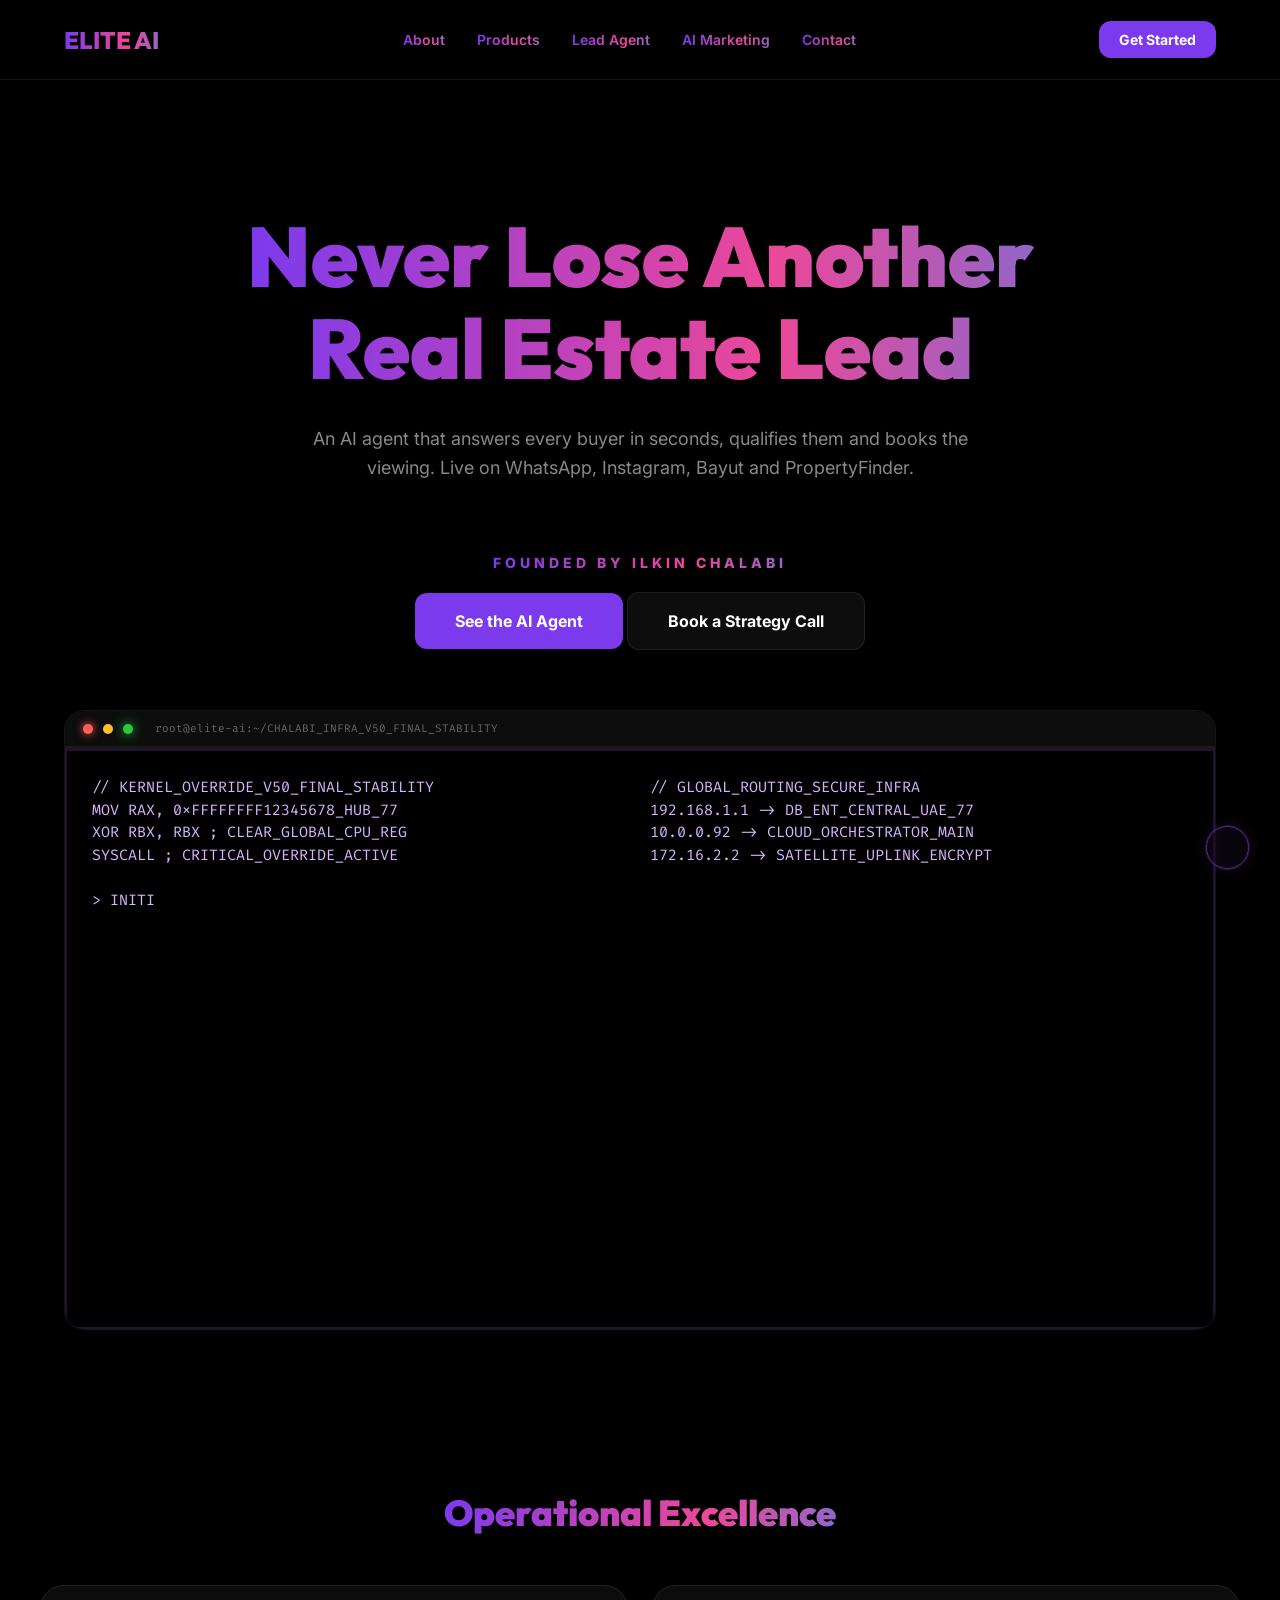
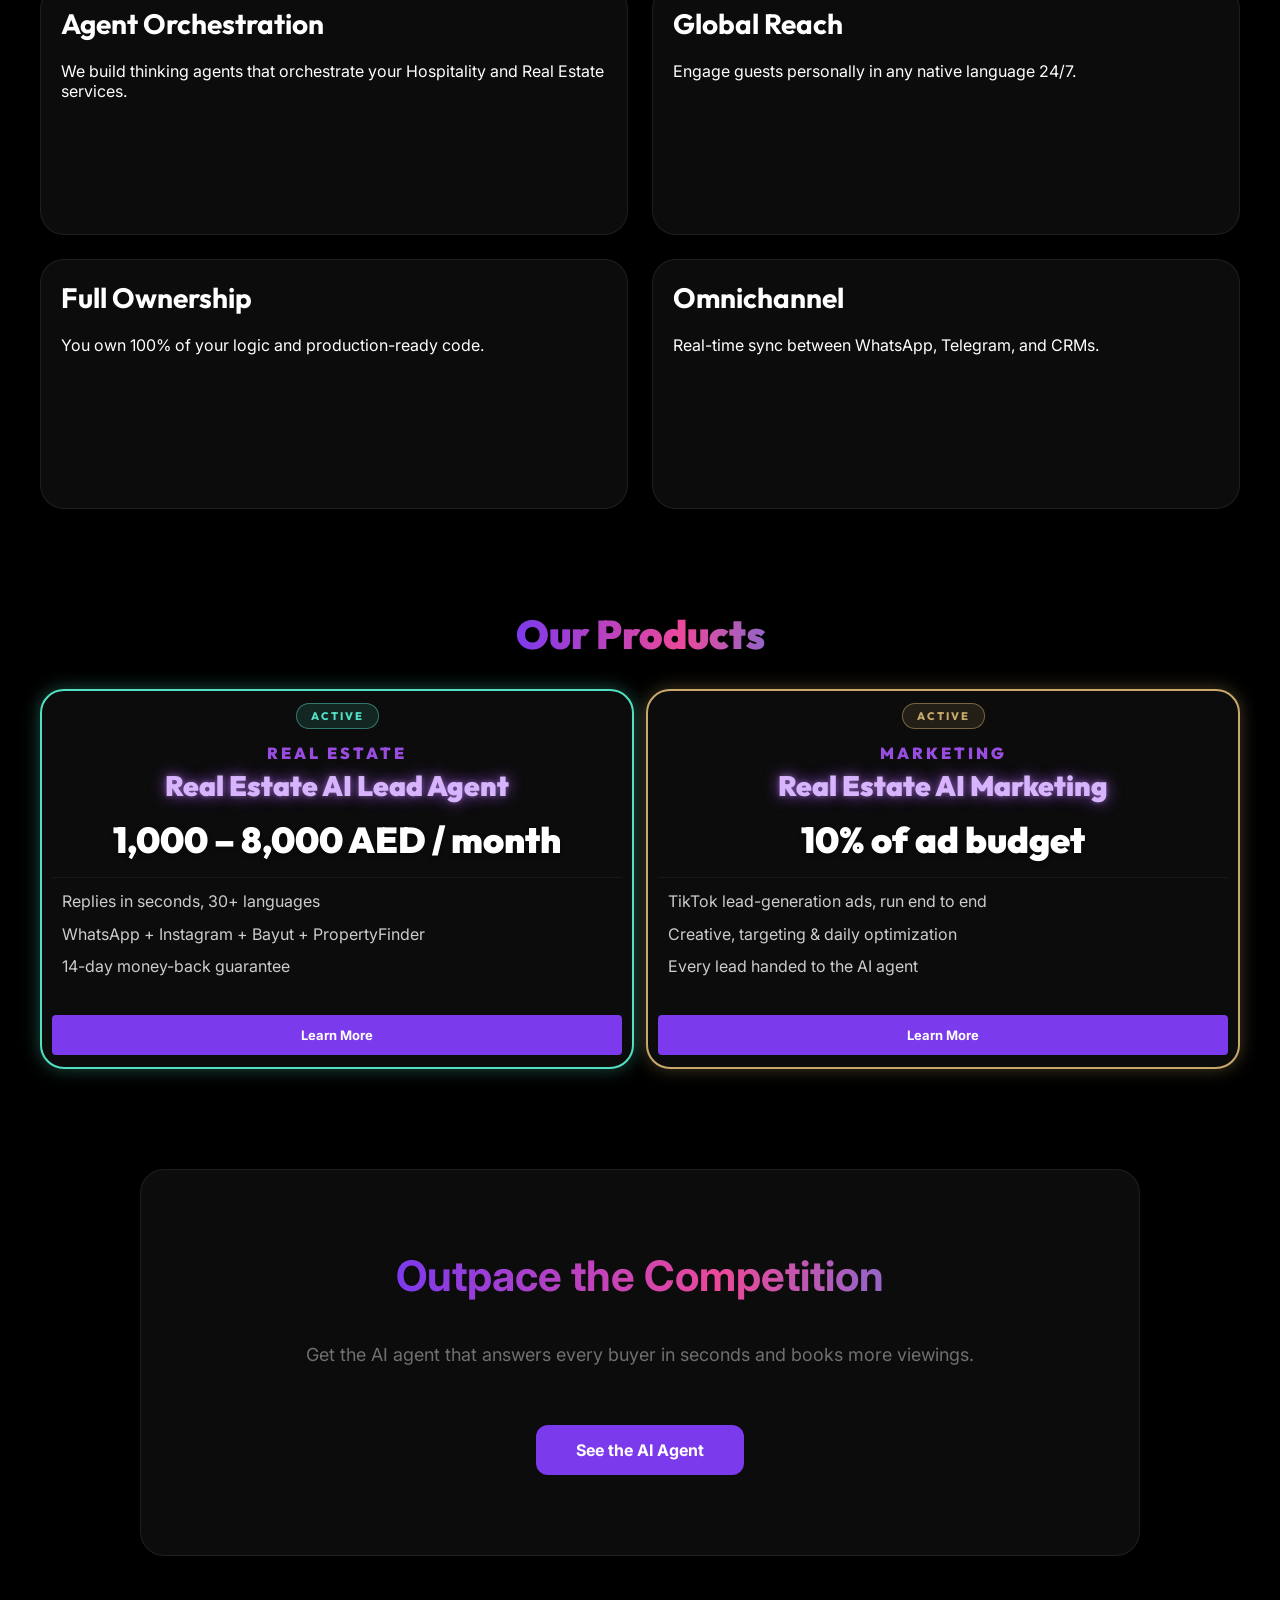
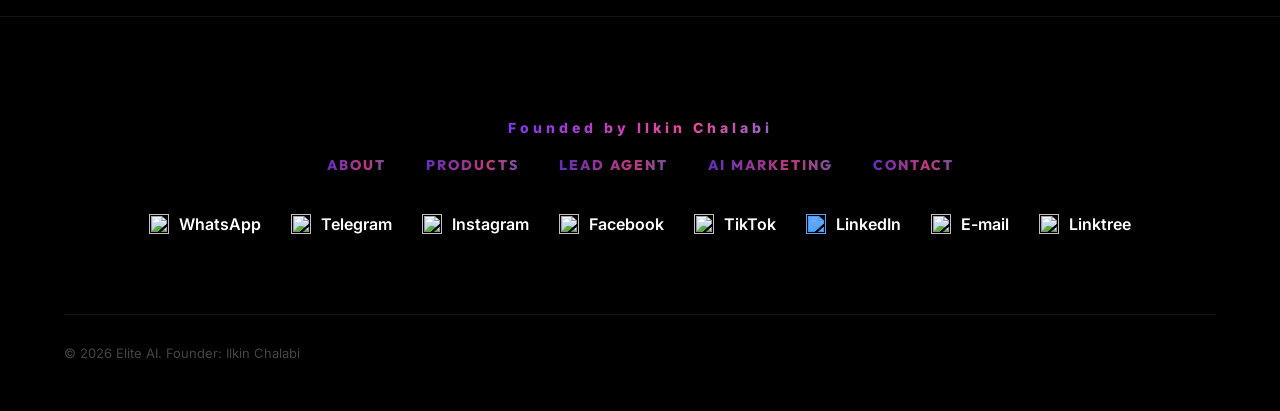
==== index.html @ cdc81ef3 "feat(site): navbar + footer linkleri, kartda tam qiymet araligi - Yuxari menuda ve footer-da Lead Ag" ====
<!DOCTYPE html>
<html lang="en" style="scroll-behavior: smooth;">

<head>
    <meta charset="UTF-8">
    <meta name="viewport" content="width=device-width, initial-scale=1.0">
    <meta name="reader-mode" content="false">
    <meta name="theme-color" content="#8b5cf6">
    <title>Elite AI | Intelligent Autonomous Automation</title>
    <!-- Google Fonts -->
    <link rel="preconnect" href="https://fonts.googleapis.com">
    <link rel="preconnect" href="https://fonts.gstatic.com" crossorigin>
    <link href="https://fonts.googleapis.com/css2?family=Inter:wght@400;600&family=Outfit:wght@800;900&family=Fira+Code:wght@500;600&display=swap" rel="stylesheet">
    <link rel="stylesheet" href="./premium.css?v=500">
    <script src="https://unpkg.com/lucide@latest"></script>
    <style>
        /* Massive Dual-Column Terminal Styles */
        .terminal-header {
            background: #0d0d0d; padding: 10px 18px; border-radius: 12px 12px 0 0;
            display: flex; align-items: center; gap: 10px; border-bottom: 3px solid #1a1a1a;
        }
        .t-dot { width: 10px; height: 10px; border-radius: 50%; }
        .t-red { background: #ff5f56; box-shadow: 0 0 8px #ff5f56; }
        .t-yellow { background: #ffbd2e; }
        .t-green { background: #27c93f; box-shadow: 0 0 12px #27c93f; animation: pulse 1s infinite; }

        #cyber-terminal {
            display: grid; grid-template-columns: 1fr 1fr; gap: 20px; padding: 25px;
            font-family: 'Fira Code', monospace; font-size: 15px; line-height: 1.5; color: #d8b4fe;
            background: #000 !important; min-height: 580px !important; border-radius: 0 0 12px 12px;
            border: 2px solid rgba(168, 85, 247, 0.2); overflow: hidden !important;
        }
        .terminal-col { overflow: hidden !important; white-space: pre-wrap !important; height: 100% !important; font-size: 15px !important; }      @keyframes pulse { 0% { opacity: 1; } 50% { opacity: 0.4; } 100% { opacity: 1; } }

        /* Audio Control Styles */
        #audio-controls {
            position: fixed; bottom: 30px; right: 30px; z-index: 9999;
            width: 45px; height: 45px; border-radius: 50%;
            background: rgba(168, 85, 247, 0.1); border: 1px solid rgba(168, 85, 247, 0.4);
            display: flex; align-items: center; justify-content: center;
            cursor: pointer; transition: all 0.3s ease;
            backdrop-filter: blur(5px);
            box-shadow: 0 0 15px rgba(168, 85, 247, 0.2);
        }
        #audio-controls:hover {
            transform: scale(1.1); background: rgba(168, 85, 247, 0.3);
            box-shadow: 0 0 20px rgba(168, 85, 247, 0.5);
        }
        .audio-pulse {
            position: absolute; width: 100%; height: 100%;
            border-radius: 50%; border: 1px solid #a855f7;
            animation: audioPulse 2s infinite; pointer-events: none;
        }
        @keyframes audioPulse {
            0% { transform: scale(1); opacity: 0.8; }
            100% { transform: scale(1.5); opacity: 0; }
        }

        /* Pricing - V35 Premium Sync */
        .pricing-grid {
            display: grid !important; grid-template-columns: repeat(2, 1fr) !important;
            gap: 12px !important; margin-top: 30px;
        }
        .pricing-card {
            padding: 12px 10px !important; min-height: 380px !important;
            display: flex; flex-direction: column; justify-content: space-between;
        }
        .card-title-group { text-align: center; margin-bottom: 10px; }
        
        .p-tag { 
            display: block; font-size: 16px !important; letter-spacing: 3px !important; 
            color: #a855f7; margin-bottom: 8px; text-transform: uppercase; font-weight: 900; 
            font-family: 'Outfit', sans-serif;
            opacity: 0.9;
        }
        
        /* Larger Product Names V36 */
        .p-name { 
            display: block; font-size: 28px !important; font-weight: 900; 
            color: #d8b4fe !important; 
            text-shadow: 0 0 15px rgba(168, 85, 247, 0.8), 0 0 5px rgba(255, 255, 255, 0.3);
            line-height: 1.1; font-family: 'Outfit'; 
            margin-bottom: 5px;
        }

        .p-price-display { 
            font-size: 36px !important; 
            color: #fff !important; 
            font-weight: 900 !important; 
            text-align: center !important; 
            margin: 15px 0 !important;
            font-family: 'Outfit';
            text-shadow: 0 2px 4px rgba(0,0,0,0.5);
        }
        
        .pricing-features {
            list-style: none; padding: 0; margin: 10px 0; text-align: left;
            font-size: 16px; color: #ccc; border-top: 1px solid rgba(255,255,255,0.05); padding-top: 12px;
        }
        .pricing-features li { margin-bottom: 10px; display: flex; align-items: flex-start; gap: 10px; line-height: 1.4; }
        .pricing-features li i { color: #a855f7; font-size: 18px; flex-shrink: 0; margin-top: 3px; }
        
        .btn-order { font-size: 13px !important; padding: 12px !important; border-radius: 4px; font-weight: 700; }

        .cta-box {
            display: flex;
            flex-direction: column !important;
            align-items: center;
            gap: 25px;
            padding: 80px 40px !important;
            text-align: center;
        }

        @media (max-width: 1024px) { .pricing-grid { grid-template-columns: 1fr 1fr !important; } }
        @media (max-width: 768px) { .pricing-grid { grid-template-columns: 1fr !important; } }

        .footer-links {
            display: flex;
            justify-content: center;
            gap: 40px;
            margin-bottom: 30px;
            flex-wrap: wrap;
        }
        .footer-links a {
            text-decoration: none;
            font-family: 'Outfit', sans-serif;
            font-size: 14px;
            font-weight: 800;
            text-transform: uppercase;
            letter-spacing: 2px;
            transition: 0.3s;
            opacity: 0.8;
        }
        .footer-links a:not(.led-text) {
            color: #fff;
        }
        .footer-links a:hover { color: #a855f7; text-shadow: 0 0 10px #a855f7; opacity: 1; }
    </style>
</head>

<body id="top">

    <div id="star-field"></div>

    <nav class="navbar">
        <div class="container nav-container">
            <a href="#top" class="logo led-text">ELITE AI</a>
            <div class="nav-menu">
                <a href="#top" class="led-text">About</a>
                <a href="#pricing-target" class="led-text">Products</a>
                <a href="./lead-agent/" class="led-text">Lead Agent</a>
                <a href="./ai-marketing/" class="led-text">AI Marketing</a>
                <a href="#contact" class="led-text">Contact</a>
            </div>
            <a href="https://wa.me/971582339884?text=Hello%20Ilkin!%20I%20am%20interested%20in%20Elite%20AI%20services.%20Can%20we%20discuss%20my%20project%3F" target="_blank" class="btn btn-primary" style="padding: 10px 20px; font-size: 14px;">Get Started</a>
        </div>
    </nav>

    <main>
        <section class="hero">
            <div class="container">
                <h1 class="hero-title led-text" style="padding-top: 50px;">Never Lose Another <br>Real Estate Lead</h1>
                <p class="hero-subtitle">An AI agent that answers every buyer in seconds, qualifies them and books the viewing. Live on WhatsApp, Instagram, Bayut and PropertyFinder.</p>
                <div style="padding: 20px 0; text-align: center;">
                    <p class="led-text" style="font-weight: 800; font-size: 14px; letter-spacing: 4px; text-transform: uppercase;">Founded by Ilkin Chalabi</p>
                </div>
                <div class="hero-buttons">
                    <a href="./lead-agent/" class="btn btn-primary shine-effect">See the AI Agent</a>
                    <a href="tel:+971582339884" class="btn btn-secondary">Book a Strategy Call</a>
                </div>
                <!-- TERMINAL HUB -->
                <div class="hero-console-wrapper" style="margin-top: 60px; max-width: 1200px; margin-left: auto; margin-right: auto;">
                    <div class="hero-console">
                        <div class="terminal-header">
                            <div class="t-dot t-red"></div><div class="t-dot t-yellow"></div><div class="t-dot t-green"></div>
                             <span style="color: #666; font-size: 11px; font-family: 'Fira Code'; margin-left: 12px;">root@elite-ai:~/CHALABI_INFRA_V50_FINAL_STABILITY</span>
                        </div>
                        <div id="cyber-terminal">
                            <div id="col-L" class="terminal-col" aria-hidden="true"></div>
                            <div id="col-R" class="terminal-col" aria-hidden="true"></div>
                        </div>
                    </div>
                </div>
            </div>
        </section>

        <!-- BENTO FEATURES -->
        <section class="container" style="padding: 60px 0;">
            <div style="text-align: center; margin-bottom: 30px;">
                <h2 class="led-text" style="font-size: 36px; font-family: 'Outfit'; font-weight: 900;">Operational Excellence</h2>
            </div>
            <div class="bento-grid" style="display: grid; grid-template-columns: repeat(2, 1fr); gap: 12px;">
                <div class="bento-card" style="padding: 20px;"><h3>Agent Orchestration</h3><p>We build thinking agents that orchestrate your Hospitality and Real Estate services.</p></div>
                <div class="bento-card" style="padding: 20px;"><h3>Global Reach</h3><p>Engage guests personally in any native language 24/7.</p></div>
                <div class="bento-card" style="padding: 20px;"><h3>Full Ownership</h3><p>You own 100% of your logic and production-ready code.</p></div>
                <div class="bento-card" style="padding: 20px;"><h3>Omnichannel</h3><p>Real-time sync between WhatsApp, Telegram, and CRMs.</p></div>
            </div>
        </section>

        <!-- PRICING - PREMIUM SYNC V35 -->
        <section id="pricing-target" class="container" style="padding: 40px 0;">
            <div style="text-align: center; margin-bottom: 30px;">
                <h2 class="led-text" style="font-size: 40px; font-family: 'Outfit'; font-weight: 900;">Our Products</h2>
            </div>
            
            <div class="pricing-grid">
                <!-- REAL ESTATE AI LEAD AGENT (NEW) -->
                <div class="pricing-card" style="border: 2px solid #52E0C4; box-shadow: 0 0 18px rgba(82,224,196,0.35); cursor:pointer;" onclick="location.href='./lead-agent/'">
                    <div>
                        <div style="display:inline-block;background:rgba(82,224,196,0.12);color:#52E0C4;border:1px solid rgba(82,224,196,0.45);font-family:'Outfit',sans-serif;font-weight:800;font-size:11px;letter-spacing:2px;text-transform:uppercase;padding:5px 14px;border-radius:20px;margin-bottom:14px;">Active</div>
                        <div class="card-title-group">
                            <span class="p-tag">REAL ESTATE</span>
                            <span class="p-name">Real Estate AI Lead Agent</span>
                        </div>
                        <div class="p-price-display">1,000 – 8,000 AED / month</div>
                        <ul class="pricing-features">
                            <li><i data-lucide="check-circle-2"></i> Replies in seconds, 30+ languages</li>
                            <li><i data-lucide="check-circle-2"></i> WhatsApp + Instagram + Bayut + PropertyFinder</li>
                            <li><i data-lucide="check-circle-2"></i> 14-day money-back guarantee</li>
                        </ul>
                    </div>
                    <a href="./lead-agent/" class="btn btn-primary btn-order" style="width: 100%;">Learn More</a>
                </div>
                <!-- REAL ESTATE AI MARKETING (NEW) -->
                <div class="pricing-card" style="border: 2px solid #C9A96B; box-shadow: 0 0 18px rgba(201,169,107,0.35); cursor:pointer;" onclick="location.href='./ai-marketing/'">
                    <div>
                        <div style="display:inline-block;background:rgba(201,169,107,0.12);color:#C9A96B;border:1px solid rgba(201,169,107,0.5);font-family:'Outfit',sans-serif;font-weight:800;font-size:11px;letter-spacing:2px;text-transform:uppercase;padding:5px 14px;border-radius:20px;margin-bottom:14px;">Active</div>
                        <div class="card-title-group">
                            <span class="p-tag">MARKETING</span>
                            <span class="p-name">Real Estate AI Marketing</span>
                        </div>
                        <div class="p-price-display">10% of ad budget</div>
                        <ul class="pricing-features">
                            <li><i data-lucide="check-circle-2"></i> TikTok lead-generation ads, run end to end</li>
                            <li><i data-lucide="check-circle-2"></i> Creative, targeting &amp; daily optimization</li>
                            <li><i data-lucide="check-circle-2"></i> Every lead handed to the AI agent</li>
                        </ul>
                    </div>
                    <a href="./ai-marketing/" class="btn btn-primary btn-order" style="width: 100%;">Learn More</a>
                </div>

            </div>
        </section>

        <section class="container" style="padding: 60px 0;">
            <div class="cta-box">
                <h2 class="led-text" style="font-size: 42px; margin-bottom: 15px;">Outpace the Competition</h2>
                <p class="hero-subtitle" style="margin-bottom: 30px; opacity: 0.8;">Get the AI agent that answers every buyer in seconds and books more viewings.</p>
                <a href="./lead-agent/" class="btn btn-primary shine-effect" style="padding: 15px 40px;">See the AI Agent</a>
            </div>
        </section>
    </main>

    <footer id="contact" class="footer">
        <div class="container">
            <p class="led-text" style="font-weight: 800; font-size: 14px; letter-spacing: 4px; margin-bottom: 20px;">Founded by Ilkin Chalabi</p>
            <div class="footer-links">
                <a href="#top" class="led-text">About</a>
                <a href="#pricing-target" class="led-text">Products</a>
                <a href="./lead-agent/" class="led-text">Lead Agent</a>
                <a href="./ai-marketing/" class="led-text">AI Marketing</a>
                <a href="#contact" class="led-text">Contact</a>
            </div>
            <div class="social-horizontal-bar">
                <a href="https://wa.me/971582339884?text=Hello%20Ilkin!%20I%20am%20interested%20in%20Elite%20AI%20services.%20Can%20we%20discuss%20my%20project%3F" target="_blank" class="social-item whatsapp"><img src="https://cdn.simpleicons.org/whatsapp/25D366" width="20" height="20" alt=""> WhatsApp</a>
                <a href="https://t.me/Ilkin_Chalabi?text=Hello%20Ilkin!%20I%20am%20interested%20in%20Elite%20AI%20services.%20Can%20we%20discuss%20my%20project%3F" target="_blank" class="social-item telegram"><img src="https://cdn.simpleicons.org/telegram/26A8E1" width="20" height="20" alt=""> Telegram</a>
                <a href="https://instagram.com/ilkin_chalabi" target="_blank" class="social-item instagram"><img src="https://cdn.simpleicons.org/instagram/E4405F" width="20" height="20" alt=""> Instagram</a>
                <a href="https://facebook.com/ilkin.chalabi" target="_blank" class="social-item facebook"><img src="https://cdn.simpleicons.org/facebook/1877F2" width="20" height="20" alt=""> Facebook</a>
                <a href="https://tiktok.com/@ilkin_chalabi" target="_blank" class="social-item tiktok"><img src="https://cdn.simpleicons.org/tiktok/FFFFFF" width="20" height="20" alt=""> TikTok</a>
                <a href="https://linkedin.com/in/ilkin-chalabi-8798b5250" target="_blank" class="social-item linkedin"><img src="https://cdn.jsdelivr.net/npm/simple-icons@v10/icons/linkedin.svg" style="filter: invert(34%) sepia(85%) saturate(1512%) hue-rotate(185deg) brightness(96%) contrast(101%);" width="20" height="20" alt=""> LinkedIn</a>
                <a href="https://mail.google.com/mail/?view=cm&fs=1&to=founder@elite-ai.vip" target="_blank" class="social-item mail"><img src="https://cdn.simpleicons.org/maildotru/4285F4" width="20" height="20" alt=""> E-mail</a>
                <a href="https://linktr.ee/ilkin_chalabi" target="_blank" class="social-item linktree"><img src="https://cdn.simpleicons.org/linktree/43E55E" width="20" height="20" alt=""> Linktree</a>
            </div>
            <div class="footer-bottom"><p>&copy; 2026 Elite AI. Founder: Ilkin Chalabi</p></div>
        </div>
    </footer>

    <!-- Background Audio (YouTube Hidden) -->
    <div id="audio-player-container" style="position: absolute; width: 0; height: 0; overflow: hidden; pointer-events: none;">
        <div id="youtube-player"></div>
    </div>

    <!-- Audio Controls -->
    <div id="audio-controls">
        <div class="audio-pulse"></div>
        <i data-lucide="volume-x" id="audio-icon" style="color: #a855f7; width: 22px; height: 22px;"></i>
    </div>

    <script>
        // YouTube API - V50 Audio Sync
        var tag = document.createElement('script');
        tag.src = "https://www.youtube.com/iframe_api";
        var firstScriptTag = document.getElementsByTagName('script')[0];
        firstScriptTag.parentNode.insertBefore(tag, firstScriptTag);

        var player;
        var isPlaying = false;
        let isPlayerReady = false;

        function onYouTubeIframeAPIReady() {
            player = new YT.Player('youtube-player', {
                height: '0',
                width: '0',
                videoId: '0WOo3uIr72E',
                playerVars: {
                    'autoplay': 1,
                    'loop': 1,
                    'playlist': '0WOo3uIr72E',
                    'controls': 0,
                    'showinfo': 0,
                    'modestbranding': 1,
                    'mute': 1
                },
                events: {
                    'onReady': onPlayerReady
                }
            });
        }

        function onPlayerReady(event) {
            isPlayerReady = true;
            event.target.setVolume(30);
            // Visual cue: Button is now fully active
            const btn = document.getElementById('audio-controls');
            btn.style.opacity = "1";
            btn.style.pointerEvents = "auto";
        }

        function toggleAudio(e) {
            if (e) { e.preventDefault(); e.stopPropagation(); }
            if (!isPlayerReady || !player) return;

            const icon = document.getElementById('audio-icon');
            const controls = document.getElementById('audio-controls');
            
            if (!isPlaying) {
                player.unMute();
                player.playVideo();
                icon.setAttribute('data-lucide', 'volume-2');
                controls.style.background = "rgba(168, 85, 247, 0.4)";
                isPlaying = true;
            } else {
                player.mute();
                icon.setAttribute('data-lucide', 'volume-x');
                controls.style.background = "rgba(168, 85, 247, 0.1)";
                isPlaying = false;
            }
            if (window.lucide) lucide.createIcons();
        }

        const audioBtn = document.getElementById('audio-controls');
        // Start disabled visually until ready
        audioBtn.style.opacity = "0.5";
        audioBtn.style.pointerEvents = "none";
        
        audioBtn.addEventListener('click', toggleAudio);
        audioBtn.addEventListener('touchend', toggleAudio, {passive: false});
    </script>
    <script>
        const colL = document.getElementById('col-L');
        const colR = document.getElementById('col-R');
        const leftCode = [
            "// KERNEL_OVERRIDE_V50_FINAL_STABILITY",
            "MOV RAX, 0xFFFFFFFF12345678_HUB_77",
            "XOR RBX, RBX ; CLEAR_GLOBAL_CPU_REG",
            "SYSCALL ; CRITICAL_OVERRIDE_ACTIVE",
            "",
            "> INITIALIZING_RSA_4096_ENCRYPTION_SYNC...",
            "MOD: 0xEEA1_0021_FF42_BB99_AA77_CC88_77",
            "EXP: 0x10001 (PUBLIC_KEY_AUTHORIZED)",
            "",
            "class NeuralChain(nn.Hub_Substrate):",
            "  def __init__(self, cluster='DXB_NODE'):",
            "    self.tokens = os.env('SECRET_ELITE')",
            "    self.brain = Matrix_Inversion_V22(777)",
            "    self.sync = True",
            "",
            "while elite.active_autonomous_stream:",
            "  elite.scale_global(infinite_volume=1)",
            "  deploy.to_meta_cloud(node_target='UAE')",
            "  verify.integrity(logic_hash='CHALABI')",
            "",
            "> REVENUE_OPTIMIZATION_LEVEL: MAXIMUM",
            "> LATENCY_OVERRIDE: 0.0000001ms_STABLE",
            "> THREAD_CONCURRENCY: 1024_CORES_ACTIVE",
            "> MEMORY_ISOLATION: 100%_SECURE",
            "> [CHALABI_CORE_INFRA_LOCKED_AND_READY]"
        ];
        const rightCode = [
            "// GLOBAL_ROUTING_SECURE_INFRA",
            "192.168.1.1 -> DB_ENT_CENTRAL_UAE_77",
            "10.0.0.92 -> CLOUD_ORCHESTRATOR_MAIN",
            "172.16.2.2 -> SATELLITE_UPLINK_ENCRYPT",
            "213.42.1.2 -> REGIONAL_DATA_CENTER_DXB",
            "",
            "iptables -t nat -A PREROUTING_RULES",
            "-p tcp --dport 443 -j REDIRECT_HUB_77",
            "docker exec -it elite-ai-core-bridge",
            "systemctl restart autonomous-agent-sync",
            "",
            "> SHA3_BITSTREAM_HASHING_VERIFIED...",
            "8f4e2c...d7a1b9_ELITE_CHALABI_001_X",
            "4c9a8e...1f2d3c_ELITE_CHALABI_002_Y",
            "9e0b1d...4a7f8e_ELITE_CHALABI_003_Z",
            "",
            "// NEURAL_WEIGHTS_SNAPSHOT_ACTIVE",
            "W1: [0.99, -0.12, 0.45, 0.77, 0.88, 0.1]",
            "W2: [0.33, 0.92, -0.41, 0.11, 0.55, 0.9]",
            "W3: [0.01, 0.88, 1.000, 0.22, 0.44, 1.0]",
            "",
            "> SYSTEM_STATUS: FULLY_OPERATIONAL",
            "> TOTAL_STREAM_OPS: 200_MILLION_OPS",
            "> SECURITY_LEVEL: MILITARY_GRADE",
            "> UPTIME: 99.99999999%_STABLE",
            "> FOUNDER_ACCESS: CHALABI_VERIFIED"
        ];
        function typeHub(lines, element) {
            let lIdx = 0; let cIdx = 0;
            function step() {
                if (lIdx < lines.length) {
                    if (cIdx < lines[lIdx].length) {
                        element.innerHTML += lines[lIdx][cIdx];
                        cIdx++; setTimeout(step, 7);
                    } else {
                        element.innerHTML += "<br>"; lIdx++; cIdx = 0; setTimeout(step, 100);
                    }
                } else {
                    element.innerHTML = ""; lIdx = 0; cIdx = 0; setTimeout(() => typeHub(lines, element), 4000);
                }
            }
            step();
        }
        typeHub(leftCode, colL); setTimeout(() => typeHub(rightCode, colR), 500);
    </script>

    <!-- Clean up any previously registered service workers for the landing page origin -->
    <script>
        if ('serviceWorker' in navigator) {
            navigator.serviceWorker.getRegistrations().then((registrations) => {
                for (let registration of registrations) {
                    registration.unregister().then((success) => {
                        if (success) console.log('[SW] Cleaned up service worker:', registration.scope);
                    });
                }
            });
        }
    </script>

    

    <script> lucide.createIcons(); </script>
</body>
</html>
---- premium.css ----
/* ═══════════════════════════════════════════════
   ELITE AI — ULTIMATE PREMIUM SYSTEM V12
   ═══════════════════════════════════════════════ */

:root {
  --bg: #000000;
  --bg-card: #0c0c0c;
  --text: #ffffff;
  --text-muted: #888888;
  --accent: #7c3aed;
  --border: rgba(255, 255, 255, 0.08);
  --font-display: 'Outfit', sans-serif;
  --radius: 24px;
}

*, *::before, *::after { margin: 0; padding: 0; box-sizing: border-box; }
html { 
  scroll-behavior: smooth; 
  background: var(--bg); 
  overflow-x: hidden; 
  width: 100%; 
  height: auto; 
  -webkit-text-size-adjust: 100%; 
}
body { 
  font-family: 'Inter', sans-serif; 
  background: var(--bg); 
  color: var(--text); 
  overflow-x: hidden; 
  width: 100%; 
  position: relative;
  -webkit-font-smoothing: antialiased;
}

.container { width: 100%; max-width: 1200px; margin: 0 auto; padding: 0 24px; }
.container-narrow { max-width: 900px; margin: 0 auto; }

#star-field { position: fixed; top:0; left:0; width:100%; height:100%; z-index:-1; background:#050505; }

/* LED UTILITY */
.led-text {
  background: linear-gradient(90deg, #7c3aed, #ec4899, #3b82f6, #7c3aed);
  background-size: 200% auto;
  -webkit-background-clip: text;
  -webkit-text-fill-color: transparent;
  animation: led-glow 4s linear infinite;
  display: inline-block;
}
@keyframes led-glow { from { background-position: 0% center; } to { background-position: 200% center; } }

/* NAVBAR */
.navbar { position: fixed; top: 0; left: 0; width: 100%; height: 80px; z-index: 1000; background: rgba(0,0,0,0.8); backdrop-filter: blur(20px); border-bottom: 1px solid var(--border); }
.nav-container { height: 100%; display: flex; align-items: center; justify-content: space-between; }
.logo { font-family: var(--font-display); font-weight: 800; font-size: 24px; text-decoration: none; display: flex; align-items: center; gap: 10px; }
.nav-menu { display: flex; gap: 32px; }
.nav-menu a { font-size: 14px; font-weight: 600; text-decoration: none; transition: 0.3s; }

/* HERO */
.hero { padding: 160px 0 100px; text-align: center; }
.hero-title { font-family: var(--font-display); font-size: clamp(40px, 8vw, 84px); font-weight: 900; line-height: 1.1; margin-bottom: 30px; }
.hero-subtitle { font-size: 18px; color: var(--text-muted); max-width: 700px; margin: 0 auto 50px; line-height: 1.6; }
.btn { border-radius: 12px; font-weight: 700; text-decoration: none; display: inline-flex; align-items: center; justify-content: center; transition: 0.3s; }
.btn-primary { background: var(--accent); color: white; padding: 18px 40px; }
.btn-secondary { background: rgba(255,255,255,0.05); border: 1px solid var(--border); color: white; padding: 18px 40px; }

/* CONSOLE (FIXED) */
.hero-console-wrapper { 
  width: 100%; 
  border: 1px solid var(--border); 
  border-radius: 20px; 
  background: #000; 
  overflow: hidden; 
  margin-top: 60px;
  min-height: 540px; /* Prevent height jumping */
}
.hero-console { padding: 0; text-align: left; }
.console-code { 
  font-family: 'Fira Code', monospace; 
  font-size: 13px; 
  color: #a855f7; 
  line-height: 1.7; 
  width: 100%; 
  white-space: pre-wrap; 
  word-break: break-all; 
}

/* BENTO (FIXED) */
.bento-grid { 
  display: grid !important; 
  grid-template-columns: repeat(2, 1fr) !important; 
  gap: 24px !important; 
  margin-top: 50px; 
}
.bento-card { 
  background: var(--bg-card); 
  border: 1px solid var(--border); 
  border-radius: var(--radius); 
  padding: 40px 24px; 
  min-height: 250px; 
}
.card-wide, .card-large { grid-column: span 2 !important; }
.bento-card h3 { font-family: var(--font-display); font-size: 28px; margin-bottom: 20px; }

/* PRICING (STABLE) */
.pricing-grid { display: grid; grid-template-columns: repeat(3, 1fr); gap: 24px; margin-top: 60px; }
.pricing-card { 
  background: var(--bg-card); border: 1px solid var(--border); border-radius: var(--radius); 
  padding: 50px 32px; text-align: center; display: flex; flex-direction: column; justify-content: space-between; min-height: 520px;
}
.pricing-card:hover { border-color: var(--accent); }
.p-tag { font-family: var(--font-display); font-weight: 800; font-size: 14px; margin-bottom: 10px; }
.p-price { font-size: 56px; font-weight: 900; family: var(--font-display); margin: 20px 0; }

/* CTA (RESTORED) */
.cta-box { background: var(--bg-card); border-radius: var(--radius); padding: 80px 48px; border: 1px solid var(--border); text-align: center; max-width: 1000px; margin: 0 auto; }

/* FOOTER (HOVER COLORS FIXED) */
.footer { padding: 100px 0 50px; border-top: 1px solid var(--border); text-align: center; }
.social-horizontal-bar { display: flex; flex-wrap: wrap; justify-content: center; gap: 30px; margin: 40px 0; }
.social-item { display: flex; align-items: center; gap: 10px; text-decoration: none; color: white; font-weight: 600; transition: 0.3s; }

.whatsapp:hover { color: #25D366 !important; }
.telegram:hover { color: #0088cc !important; }
.instagram:hover { color: #E4405F !important; }
.facebook:hover { color: #1877F2 !important; }
.tiktok:hover { color: #ff0050 !important; }
.linkedin:hover { color: #0077B5 !important; }
.mail:hover { color: #4285F4 !important; }
.linktree:hover { color: #43E55E !important; }

.footer-bottom { border-top: 1px solid var(--border); margin-top: 80px; padding-top: 30px; display: flex; justify-content: space-between; color: #444; font-size: 13px; }

/* MOBILE */
@media (max-width: 1024px) {
  .pricing-grid { grid-template-columns: 1fr 1fr; }
}
@media (max-width: 768px) {
  html { scroll-behavior: auto !important; }
  .navbar { height: 70px; }
  .logo { font-size: 18px; }
  html, body { overscroll-behavior-y: none !important; }
  .nav-menu { 
      display: flex !important; 
      gap: 10px; 
      order: 3;
      width: 100%;
      justify-content: center;
      margin-top: 5px;
  }
  .nav-container { flex-wrap: wrap; padding: 10px; height: auto !important; }
  .nav-menu a { font-size: 10px; letter-spacing: 1px; }
  .bento-grid, .pricing-grid { grid-template-columns: 1fr !important; }
  .card-wide, .card-large { grid-column: auto !important; }
  .footer-bottom { flex-direction: column; gap: 20px; }
  .hero-title { font-size: 34px; padding-top: 20px !important; }
  #cyber-terminal { 
      grid-template-columns: 1fr !important; 
      height: 580px !important;
      min-height: 580px !important;
      font-size: 13px !important;
      overflow: hidden !important;
  }
  .hero-console-wrapper { 
      contain: paint !important; 
      backface-visibility: hidden;
  }
  section[id] { scroll-margin-top: 100px; }
}
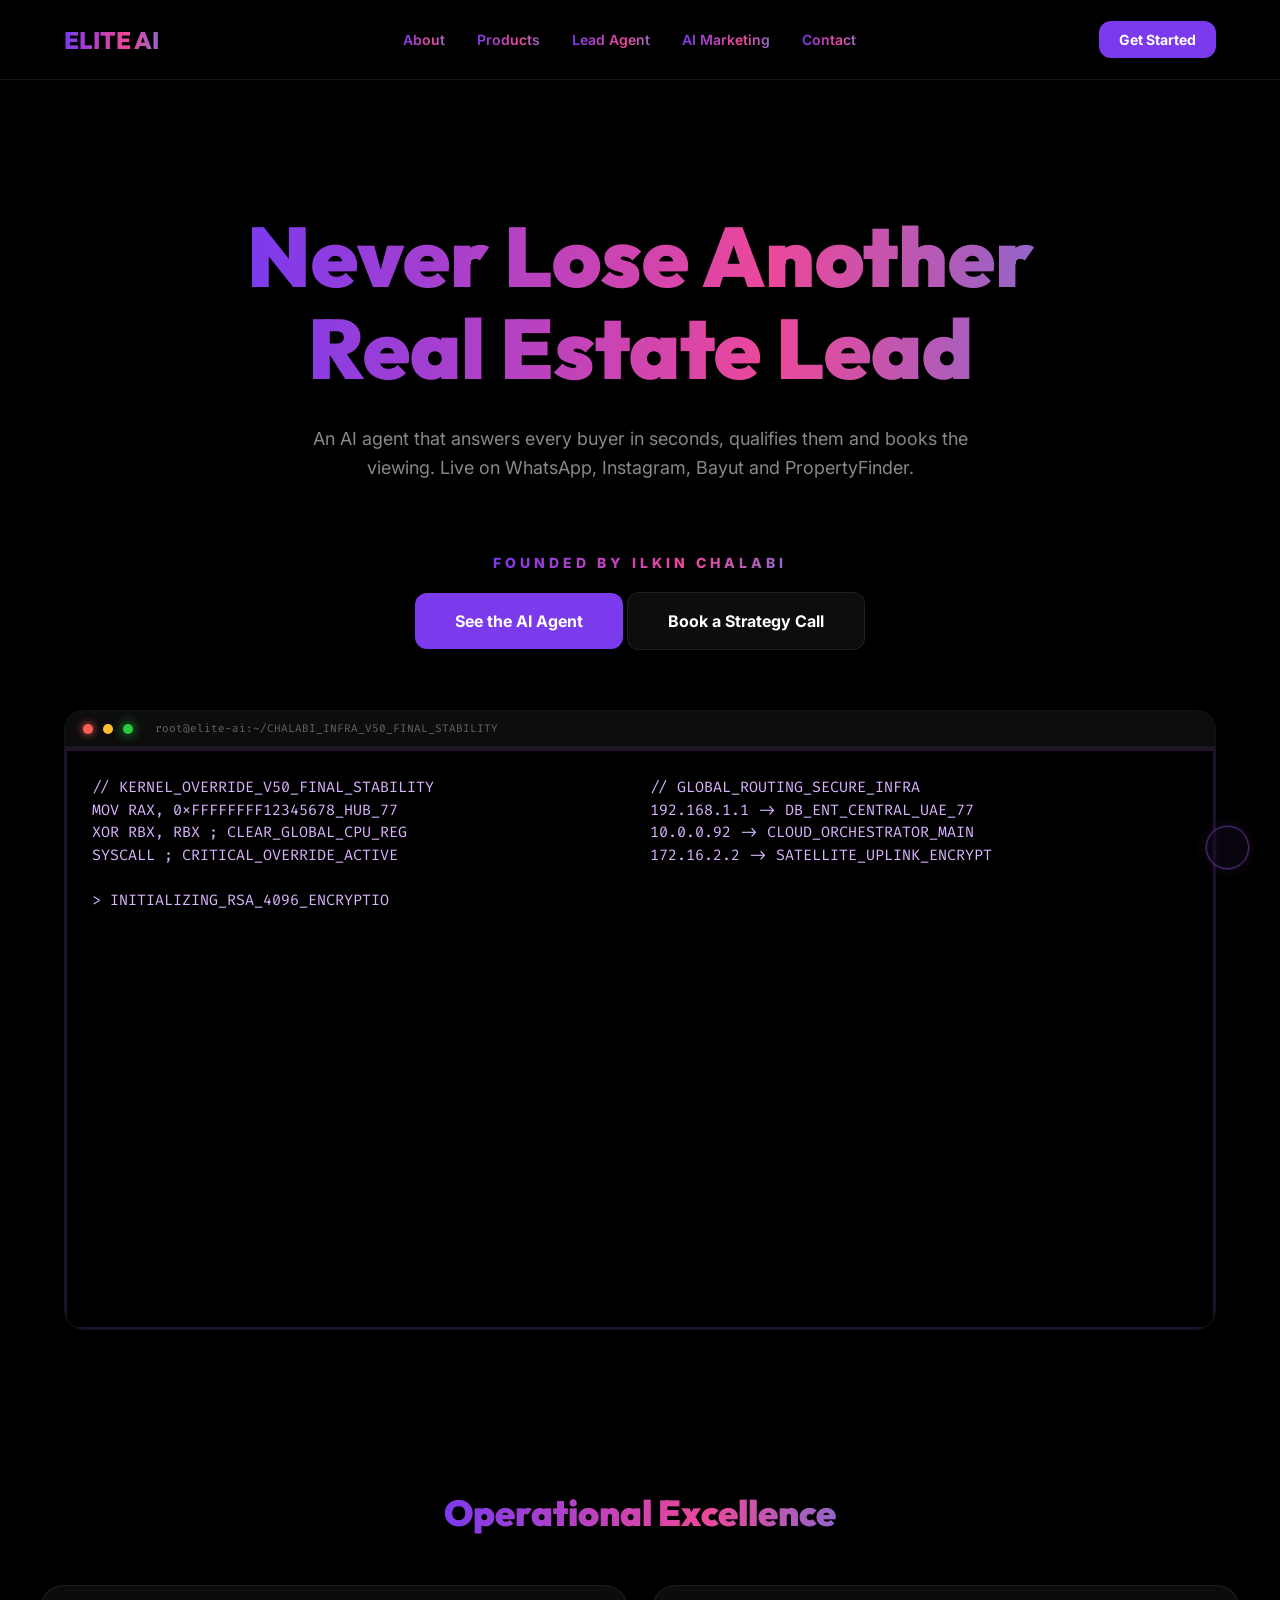
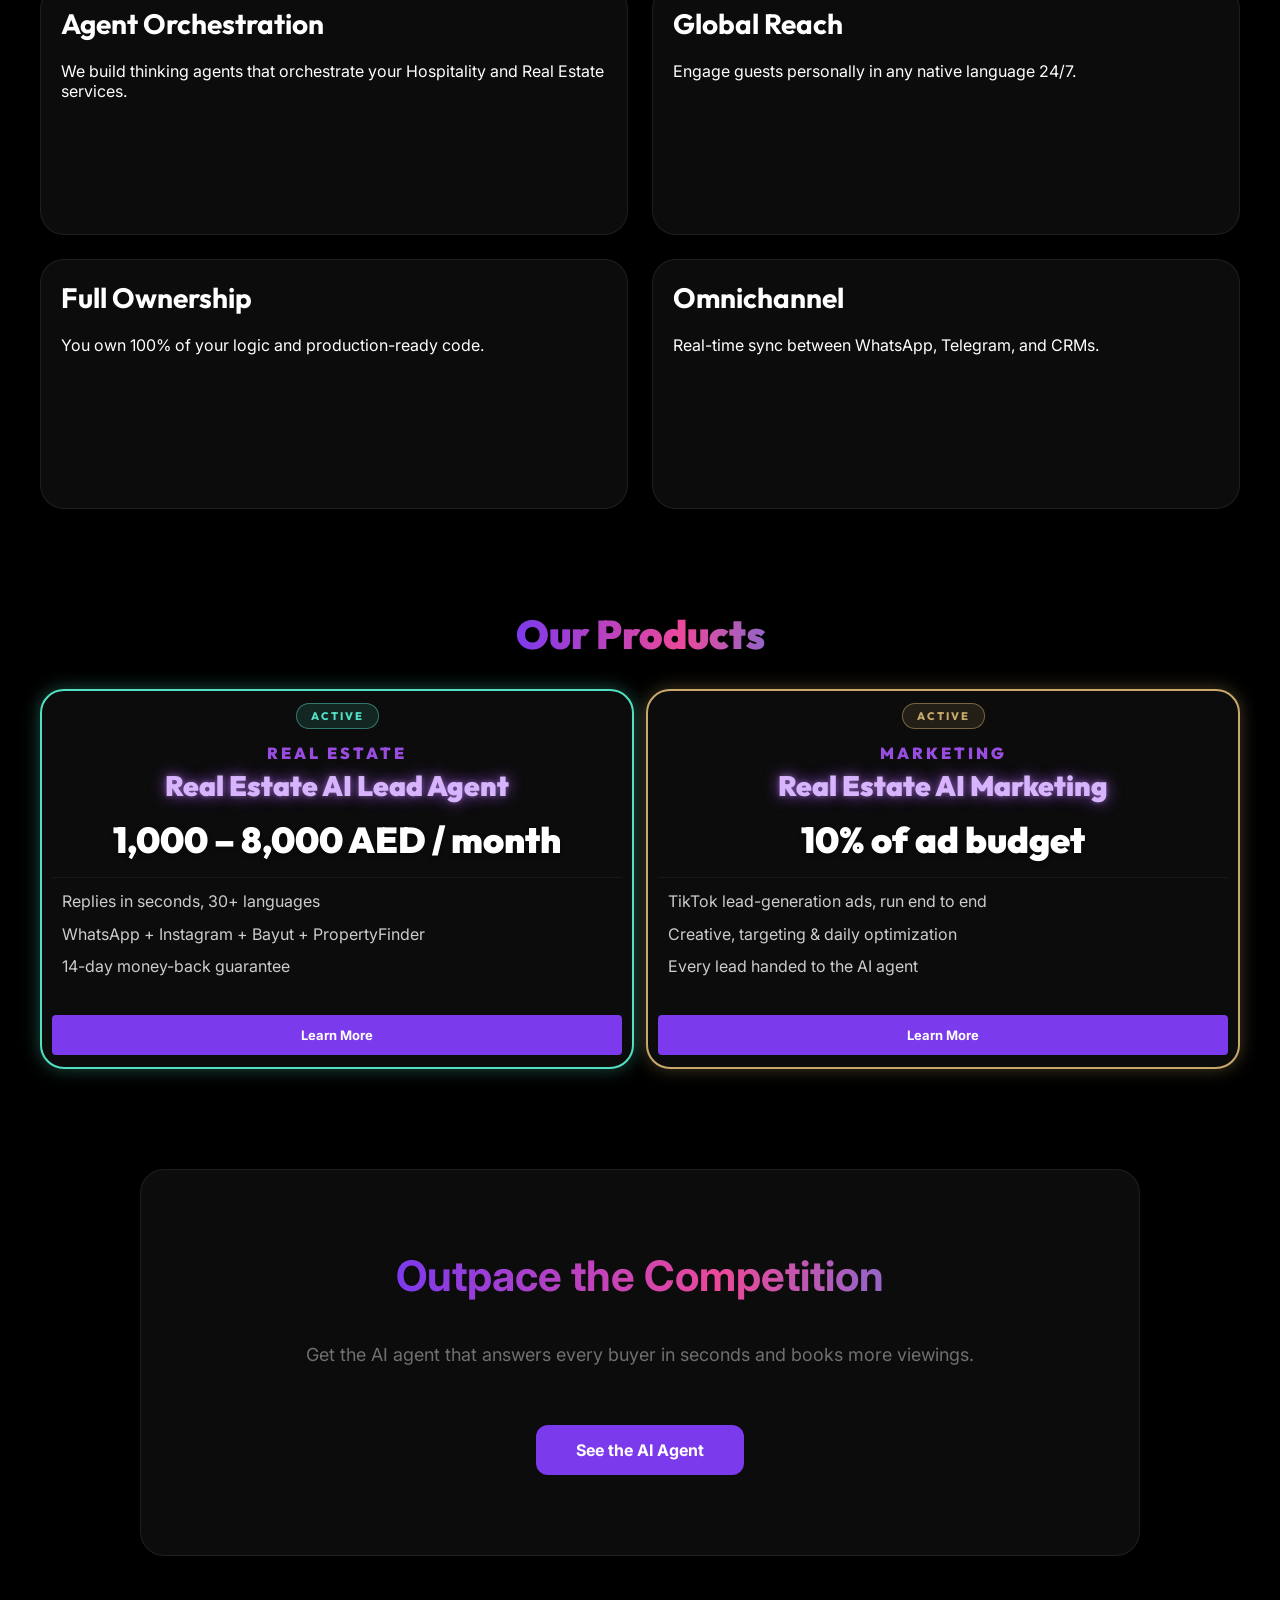
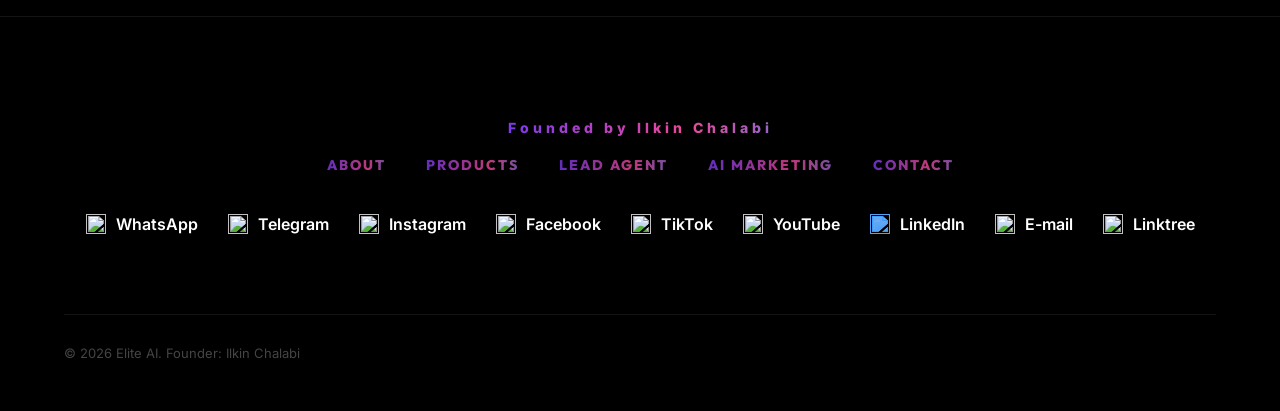
==== commit e55bdb43: "feat(site): footera YouTube kanal linki + hover rengi elave et - YouTube (https://www.youtube.com/@i" ====
--- a/index.html
+++ b/index.html
@@ -267,6 +267,7 @@
                 <a href="https://instagram.com/ilkin_chalabi" target="_blank" class="social-item instagram"><img src="https://cdn.simpleicons.org/instagram/E4405F" width="20" height="20" alt=""> Instagram</a>
                 <a href="https://facebook.com/ilkin.chalabi" target="_blank" class="social-item facebook"><img src="https://cdn.simpleicons.org/facebook/1877F2" width="20" height="20" alt=""> Facebook</a>
                 <a href="https://tiktok.com/@ilkin_chalabi" target="_blank" class="social-item tiktok"><img src="https://cdn.simpleicons.org/tiktok/FFFFFF" width="20" height="20" alt=""> TikTok</a>
+                <a href="https://www.youtube.com/@ilkin_chalabi" target="_blank" class="social-item youtube"><img src="https://cdn.simpleicons.org/youtube/FF0000" width="20" height="20" alt=""> YouTube</a>
                 <a href="https://linkedin.com/in/ilkin-chalabi-8798b5250" target="_blank" class="social-item linkedin"><img src="https://cdn.jsdelivr.net/npm/simple-icons@v10/icons/linkedin.svg" style="filter: invert(34%) sepia(85%) saturate(1512%) hue-rotate(185deg) brightness(96%) contrast(101%);" width="20" height="20" alt=""> LinkedIn</a>
                 <a href="https://mail.google.com/mail/?view=cm&fs=1&to=founder@elite-ai.vip" target="_blank" class="social-item mail"><img src="https://cdn.simpleicons.org/maildotru/4285F4" width="20" height="20" alt=""> E-mail</a>
                 <a href="https://linktr.ee/ilkin_chalabi" target="_blank" class="social-item linktree"><img src="https://cdn.simpleicons.org/linktree/43E55E" width="20" height="20" alt=""> Linktree</a>
--- a/premium.css
+++ b/premium.css
@@ -124,6 +124,7 @@
 .instagram:hover { color: #E4405F !important; }
 .facebook:hover { color: #1877F2 !important; }
 .tiktok:hover { color: #ff0050 !important; }
+.youtube:hover { color: #FF0000 !important; }
 .linkedin:hover { color: #0077B5 !important; }
 .mail:hover { color: #4285F4 !important; }
 .linktree:hover { color: #43E55E !important; }
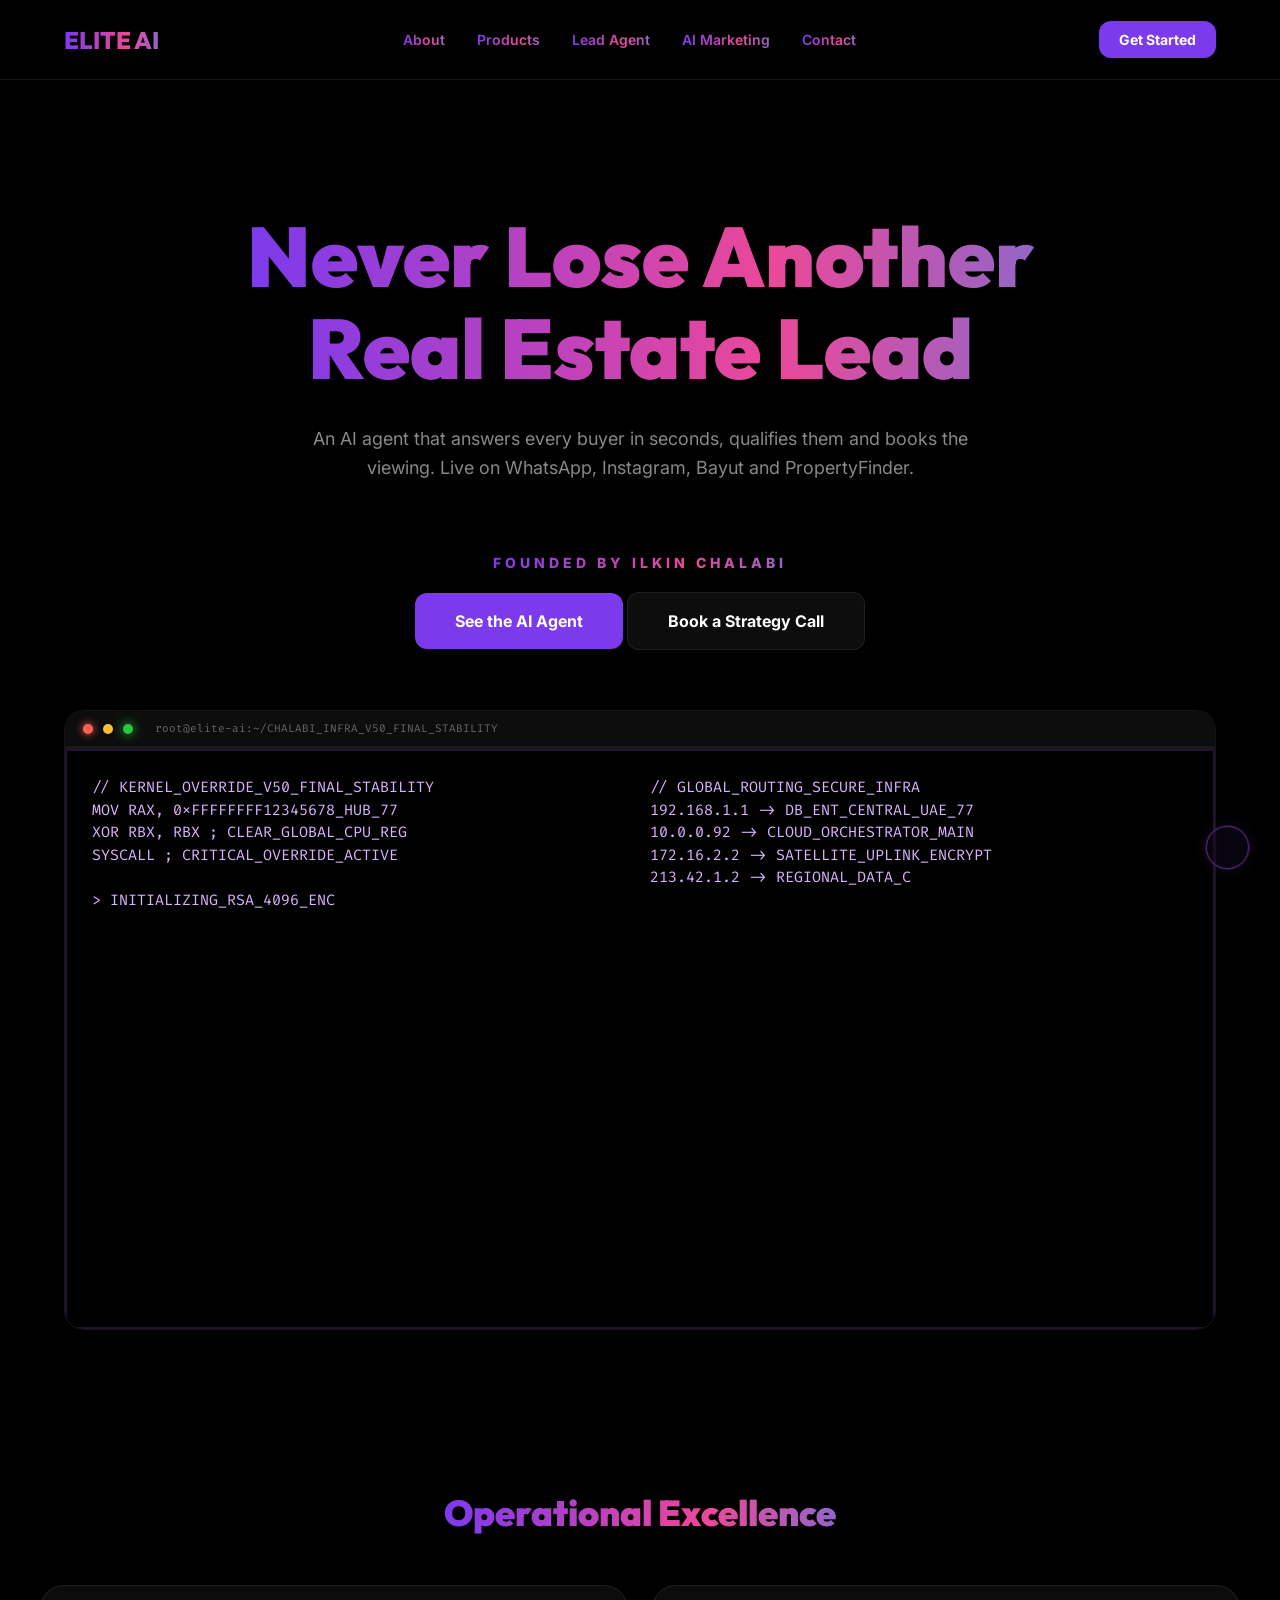
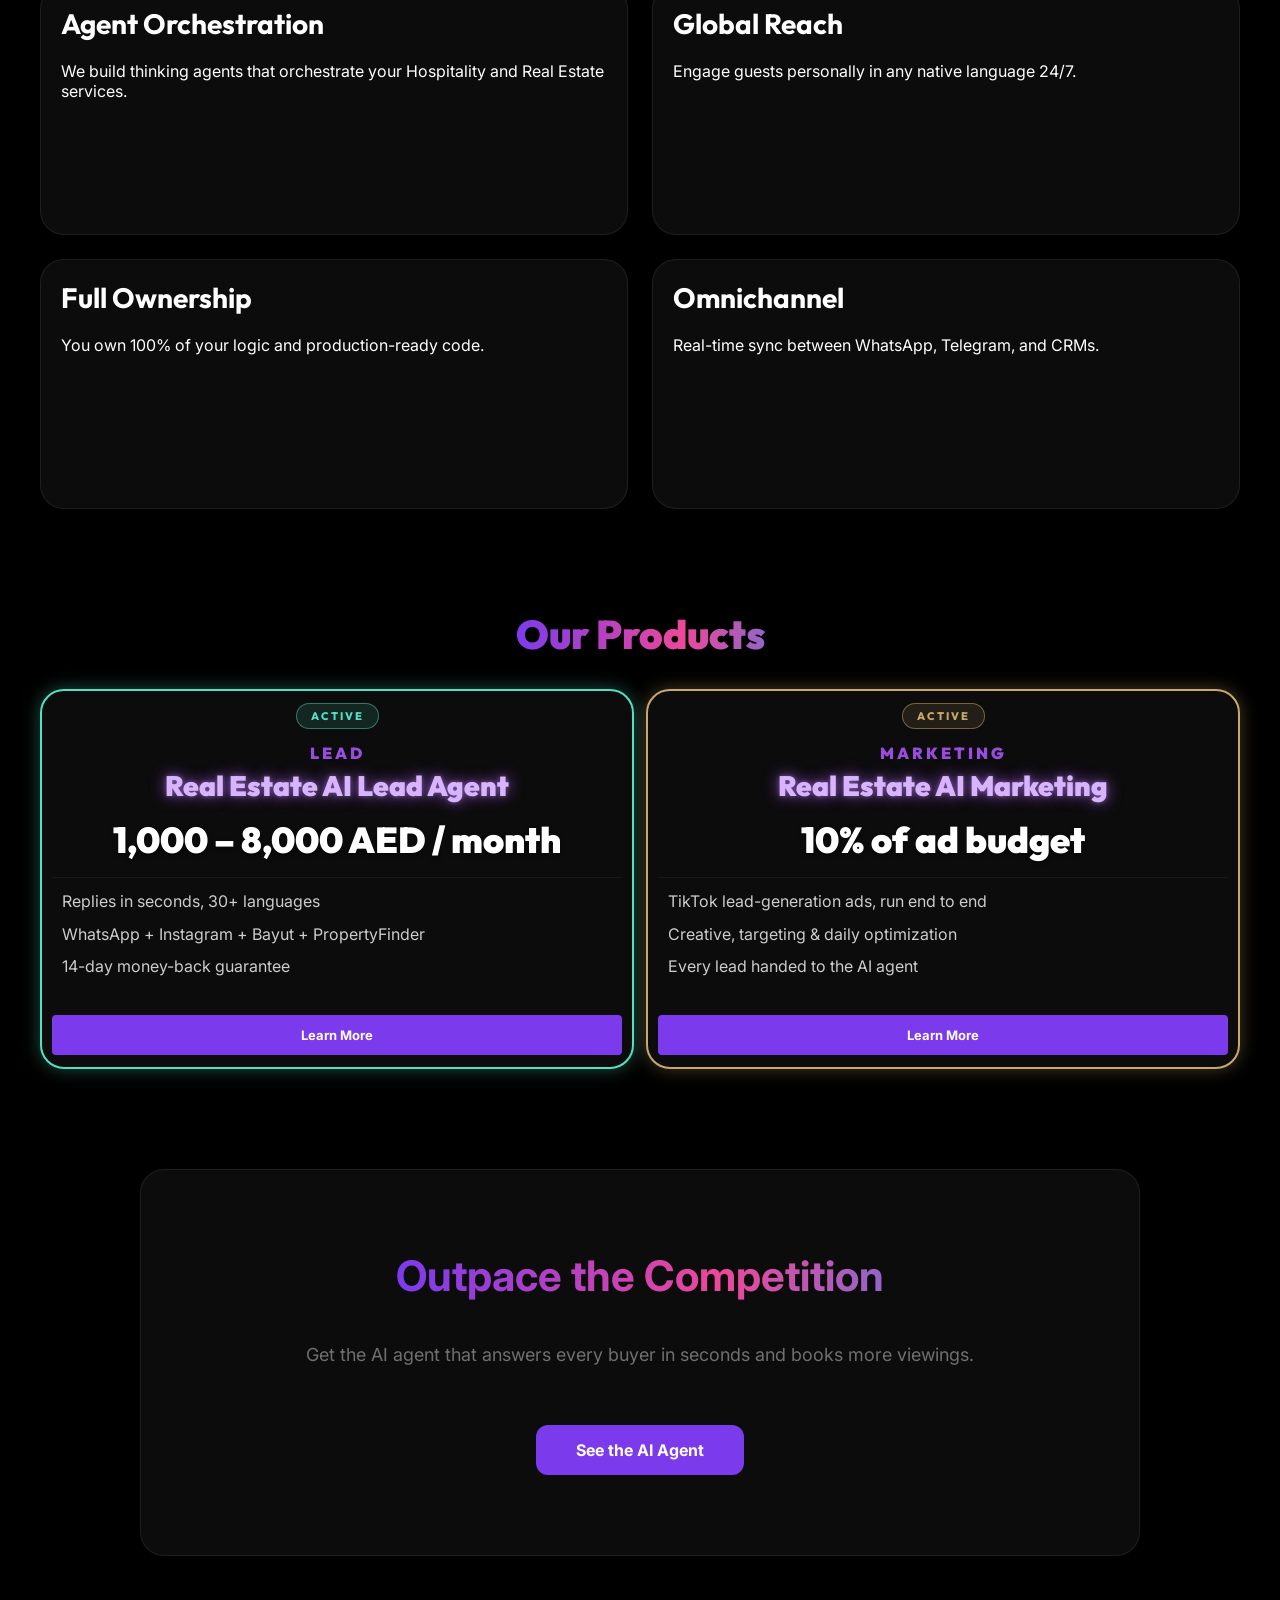
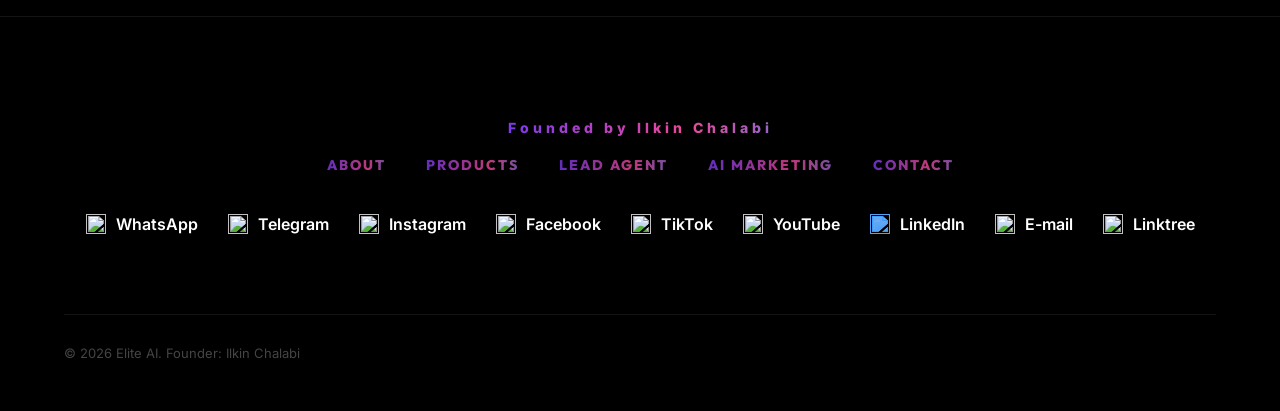
==== commit 45daae37: "feat(site): Lead Agent kart tag-i "REAL ESTATE" -> "LEAD" Co-Authored-By: Claude Code <noreply@anthr" ====
--- a/index.html
+++ b/index.html
@@ -209,7 +209,7 @@
                     <div>
                         <div style="display:inline-block;background:rgba(82,224,196,0.12);color:#52E0C4;border:1px solid rgba(82,224,196,0.45);font-family:'Outfit',sans-serif;font-weight:800;font-size:11px;letter-spacing:2px;text-transform:uppercase;padding:5px 14px;border-radius:20px;margin-bottom:14px;">Active</div>
                         <div class="card-title-group">
-                            <span class="p-tag">REAL ESTATE</span>
+                            <span class="p-tag">LEAD</span>
                             <span class="p-name">Real Estate AI Lead Agent</span>
                         </div>
                         <div class="p-price-display">1,000 – 8,000 AED / month</div>
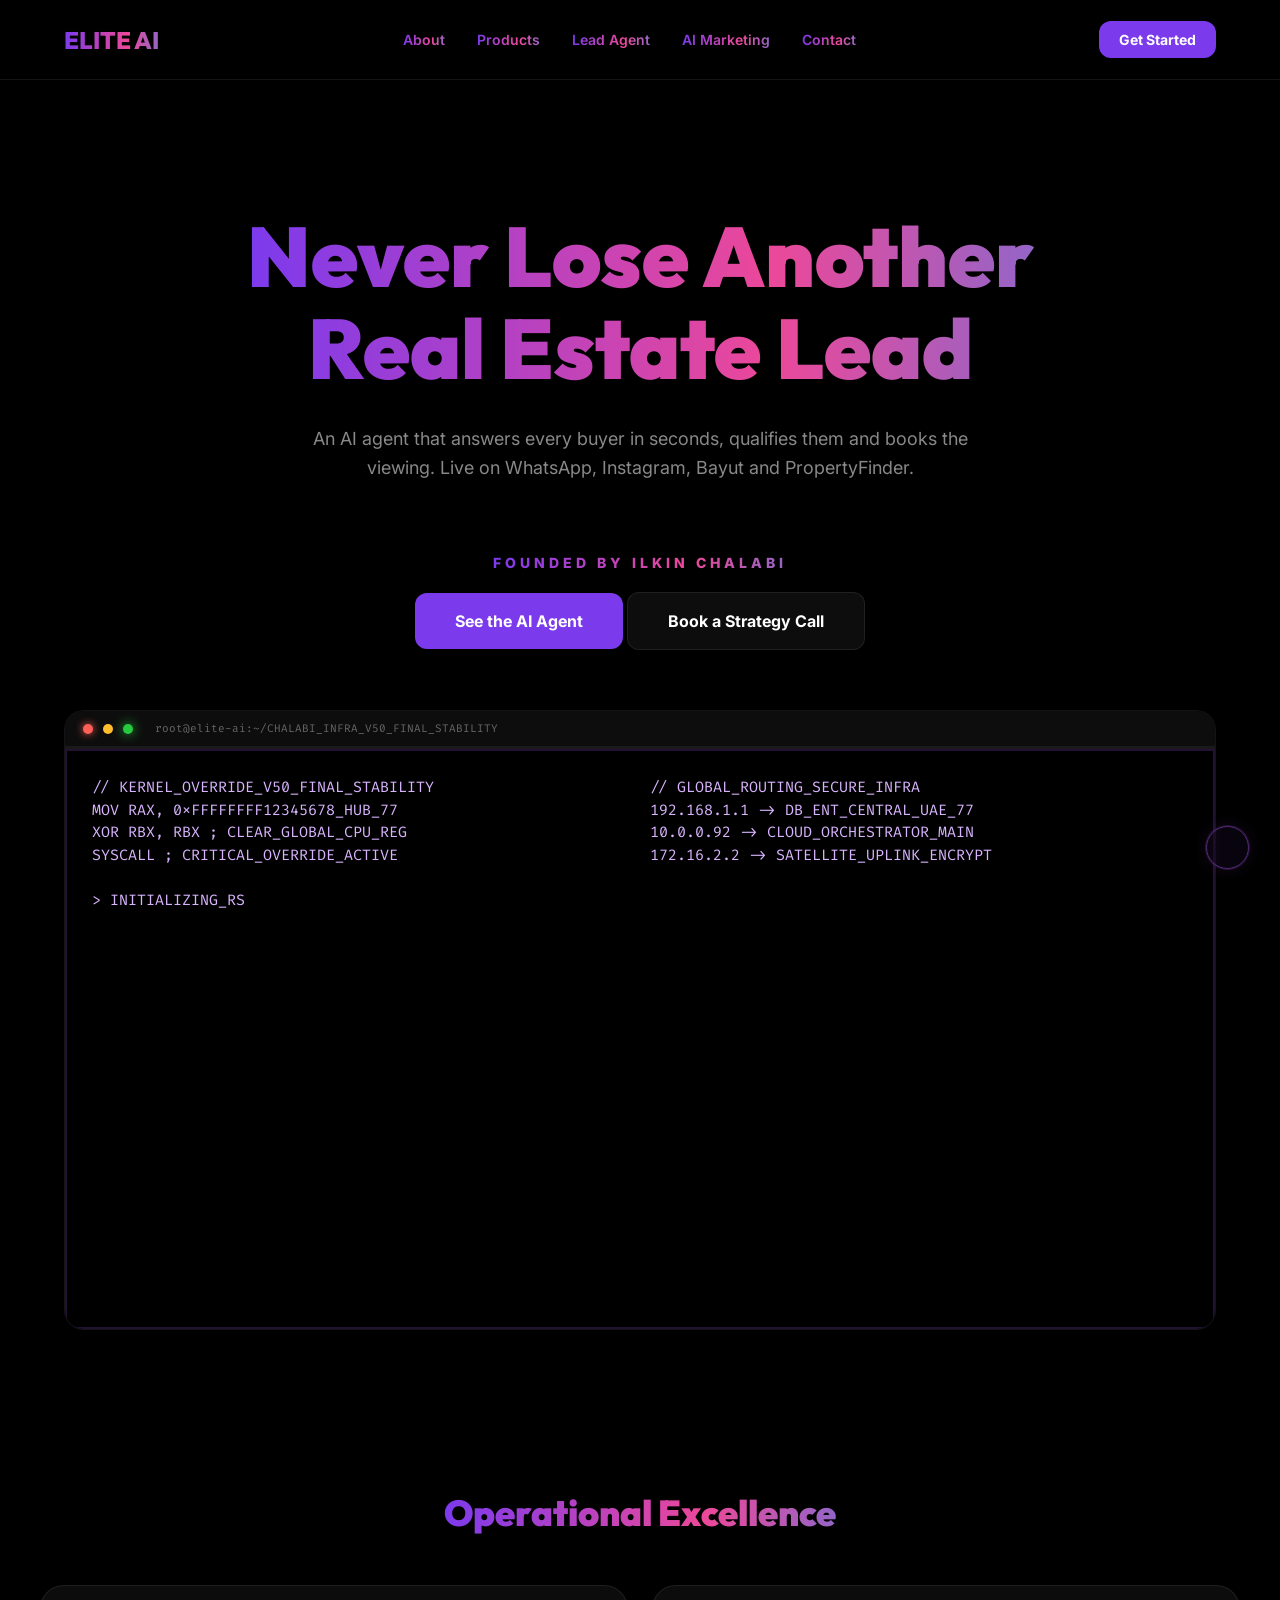
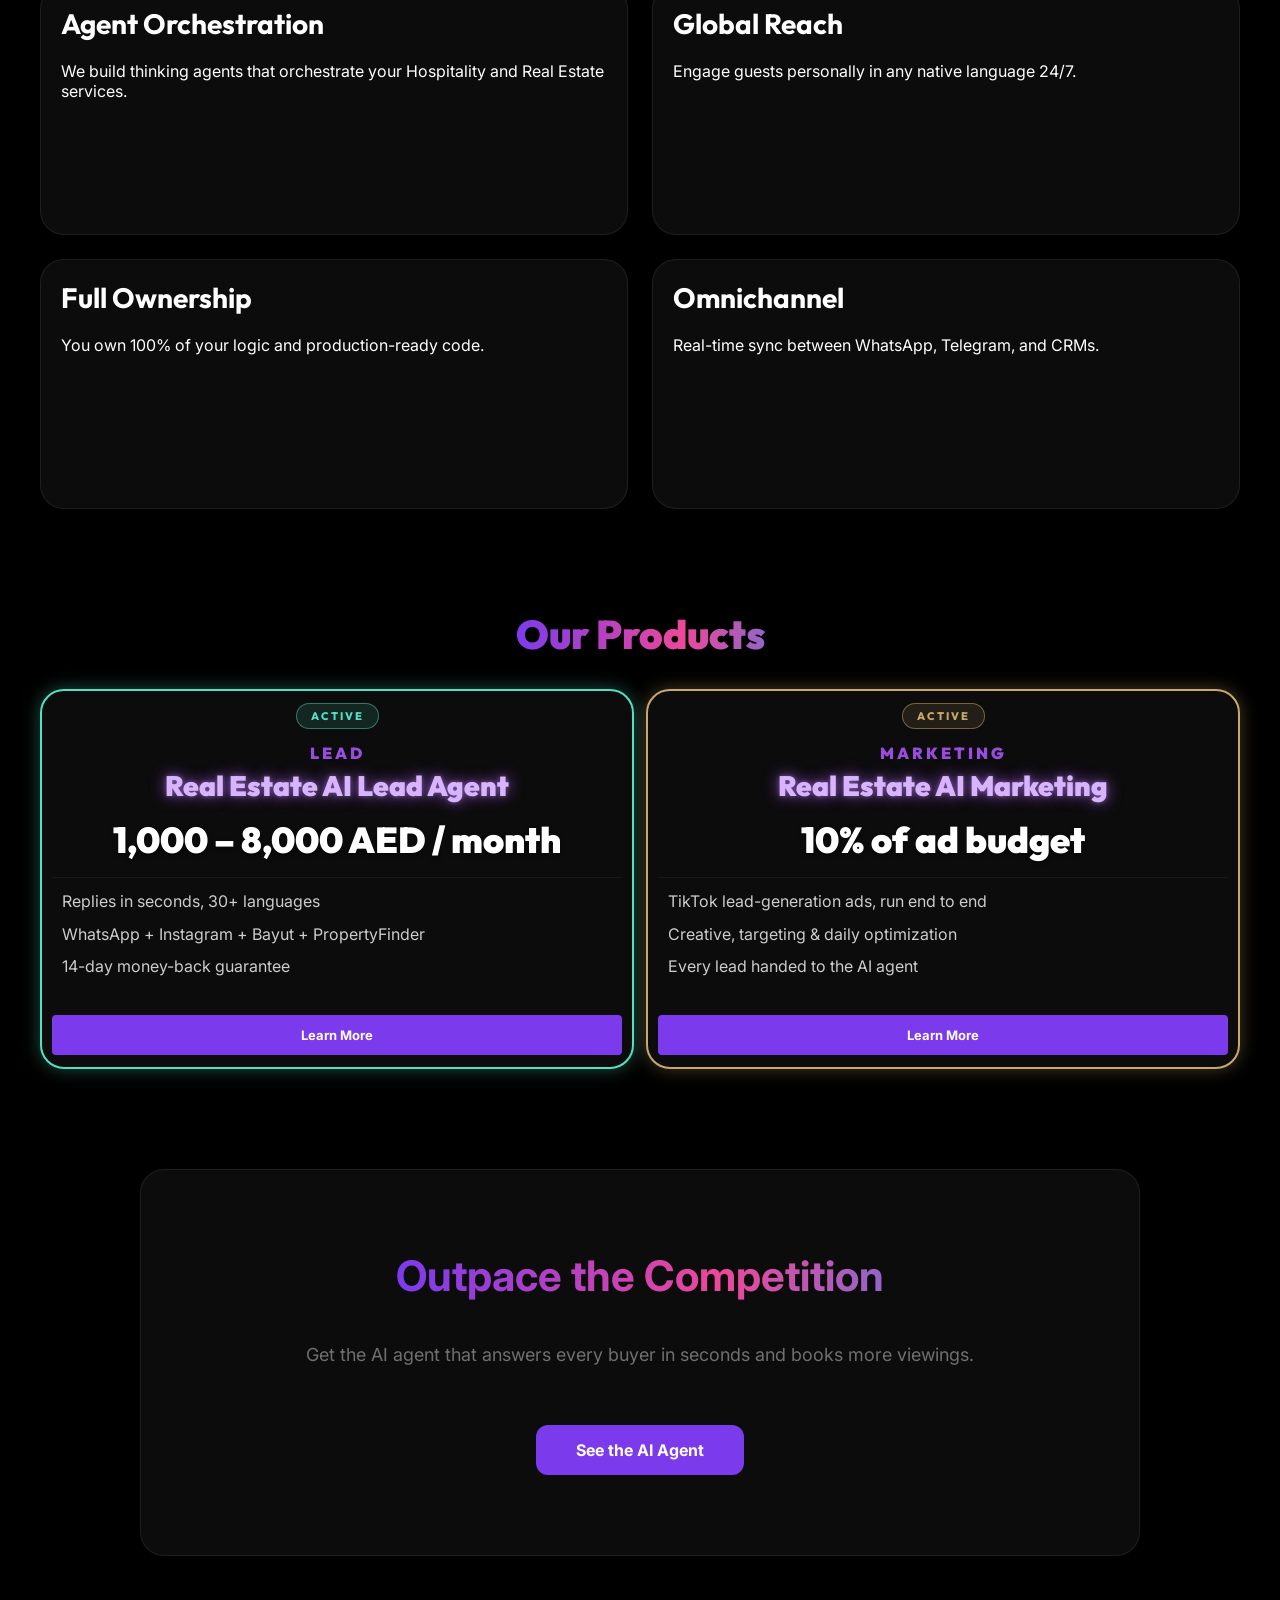
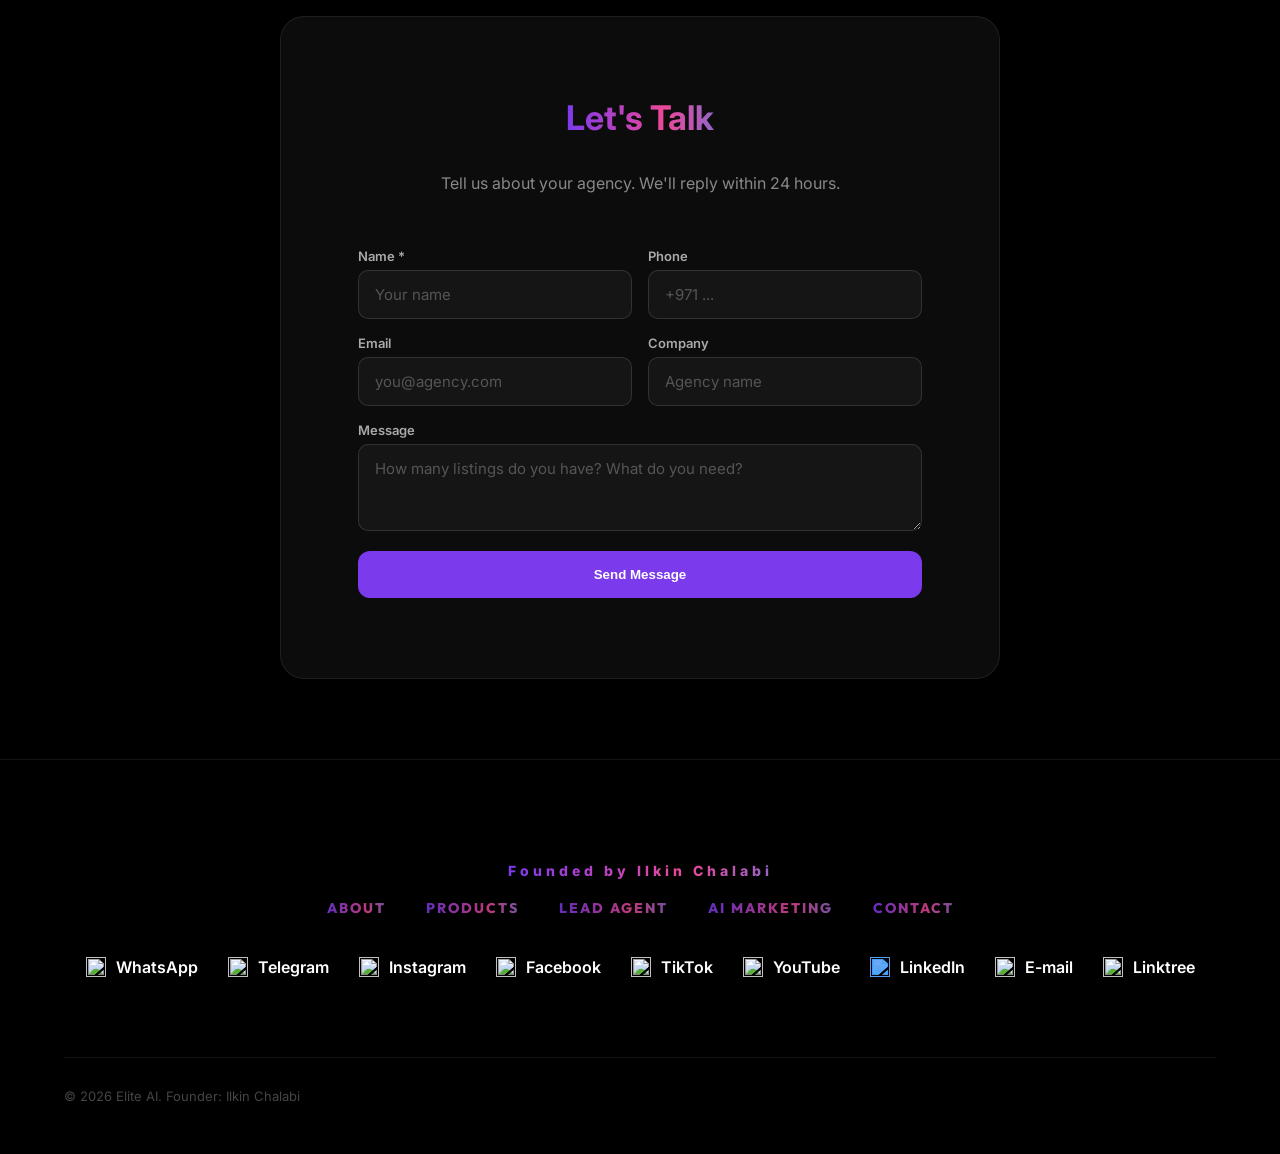
==== commit 166598a8: "feat: add lead contact form wired to Notion via Netlify Function Co-Authored-By: Claude Code <norepl" ====
--- a/index.html
+++ b/index.html
@@ -249,6 +249,115 @@
                 <a href="./lead-agent/" class="btn btn-primary shine-effect" style="padding: 15px 40px;">See the AI Agent</a>
             </div>
         </section>
+
+        <!-- LEAD FORM -->
+        <style>
+            #leadForm .lead-row { display: grid; grid-template-columns: 1fr 1fr; gap: 16px; margin-bottom: 16px; }
+            #leadForm .lead-field { display: flex; flex-direction: column; gap: 6px; }
+            #leadForm label { font-size: 13px; font-weight: 600; color: #aaa; }
+            #leadForm input, #leadForm textarea {
+                background: rgba(255,255,255,0.04);
+                border: 1px solid rgba(255,255,255,0.12);
+                border-radius: 10px;
+                padding: 14px 16px;
+                color: #fff;
+                font-family: 'Inter', sans-serif;
+                font-size: 15px;
+                width: 100%;
+                box-sizing: border-box;
+                transition: 0.3s;
+            }
+            #leadForm input:focus, #leadForm textarea:focus { outline: none; border-color: #7c3aed; background: rgba(255,255,255,0.06); }
+            #leadForm input::placeholder, #leadForm textarea::placeholder { color: #555; }
+            @media (max-width: 640px) { #leadForm .lead-row { grid-template-columns: 1fr; } }
+        </style>
+        <section id="lead-form" class="container" style="padding: 0 0 80px;">
+            <div class="cta-box" style="max-width: 720px; text-align: left;">
+                <h2 class="led-text" style="font-size: 34px; margin-bottom: 10px;">Let's Talk</h2>
+                <p style="color: #888; margin-bottom: 30px;">Tell us about your agency. We'll reply within 24 hours.</p>
+                <form id="leadForm" novalidate>
+                    <div class="lead-row">
+                        <div class="lead-field">
+                            <label>Name *</label>
+                            <input type="text" name="name" required placeholder="Your name">
+                        </div>
+                        <div class="lead-field">
+                            <label>Phone</label>
+                            <input type="tel" name="phone" placeholder="+971 ...">
+                        </div>
+                    </div>
+                    <div class="lead-row">
+                        <div class="lead-field">
+                            <label>Email</label>
+                            <input type="email" name="email" placeholder="you@agency.com">
+                        </div>
+                        <div class="lead-field">
+                            <label>Company</label>
+                            <input type="text" name="company" placeholder="Agency name">
+                        </div>
+                    </div>
+                    <div class="lead-field" style="margin-bottom: 20px;">
+                        <label>Message</label>
+                        <textarea name="message" rows="3" placeholder="How many listings do you have? What do you need?"></textarea>
+                    </div>
+                    <input type="text" name="website" style="display:none;" tabindex="-1" autocomplete="off">
+                    <button type="submit" class="btn btn-primary" style="width:100%; padding: 16px; border: none; cursor: pointer;">Send Message</button>
+                    <p id="leadStatus" style="margin-top: 16px; font-size: 14px; display: none;"></p>
+                </form>
+            </div>
+        </section>
+        <script>
+            (function () {
+                var form = document.getElementById('leadForm');
+                var status = document.getElementById('leadStatus');
+                var btn = form.querySelector('button[type=submit]');
+                form.addEventListener('submit', function (e) {
+                    e.preventDefault();
+                    var fd = new FormData(form);
+                    var payload = {
+                        name: (fd.get('name') || '').trim(),
+                        phone: (fd.get('phone') || '').trim(),
+                        email: (fd.get('email') || '').trim(),
+                        company: (fd.get('company') || '').trim(),
+                        message: (fd.get('message') || '').trim(),
+                        website: (fd.get('website') || '').trim()
+                    };
+                    if (!payload.name || (!payload.phone && !payload.email)) {
+                        status.style.display = 'block';
+                        status.style.color = '#ff6b6b';
+                        status.textContent = 'Please enter your name and a phone or email.';
+                        return;
+                    }
+                    btn.disabled = true;
+                    btn.textContent = 'Sending...';
+                    fetch('https://demo.elite-ai.vip/.netlify/functions/lead', {
+                        method: 'POST',
+                        headers: { 'Content-Type': 'application/json' },
+                        body: JSON.stringify(payload)
+                    }).then(function (r) { return r.json(); })
+                      .then(function (d) {
+                          btn.disabled = false;
+                          btn.textContent = 'Send Message';
+                          status.style.display = 'block';
+                          if (d && d.ok) {
+                              status.style.color = '#52E0C4';
+                              status.textContent = 'Thanks! Your message was sent. We will contact you soon.';
+                              form.reset();
+                          } else {
+                              status.style.color = '#ff6b6b';
+                              status.textContent = 'Something went wrong. Please try again or message us on WhatsApp.';
+                          }
+                      })
+                      .catch(function () {
+                          btn.disabled = false;
+                          btn.textContent = 'Send Message';
+                          status.style.display = 'block';
+                          status.style.color = '#ff6b6b';
+                          status.textContent = 'Network error. Please message us on WhatsApp.';
+                      });
+                });
+            })();
+        </script>
     </main>
 
     <footer id="contact" class="footer">
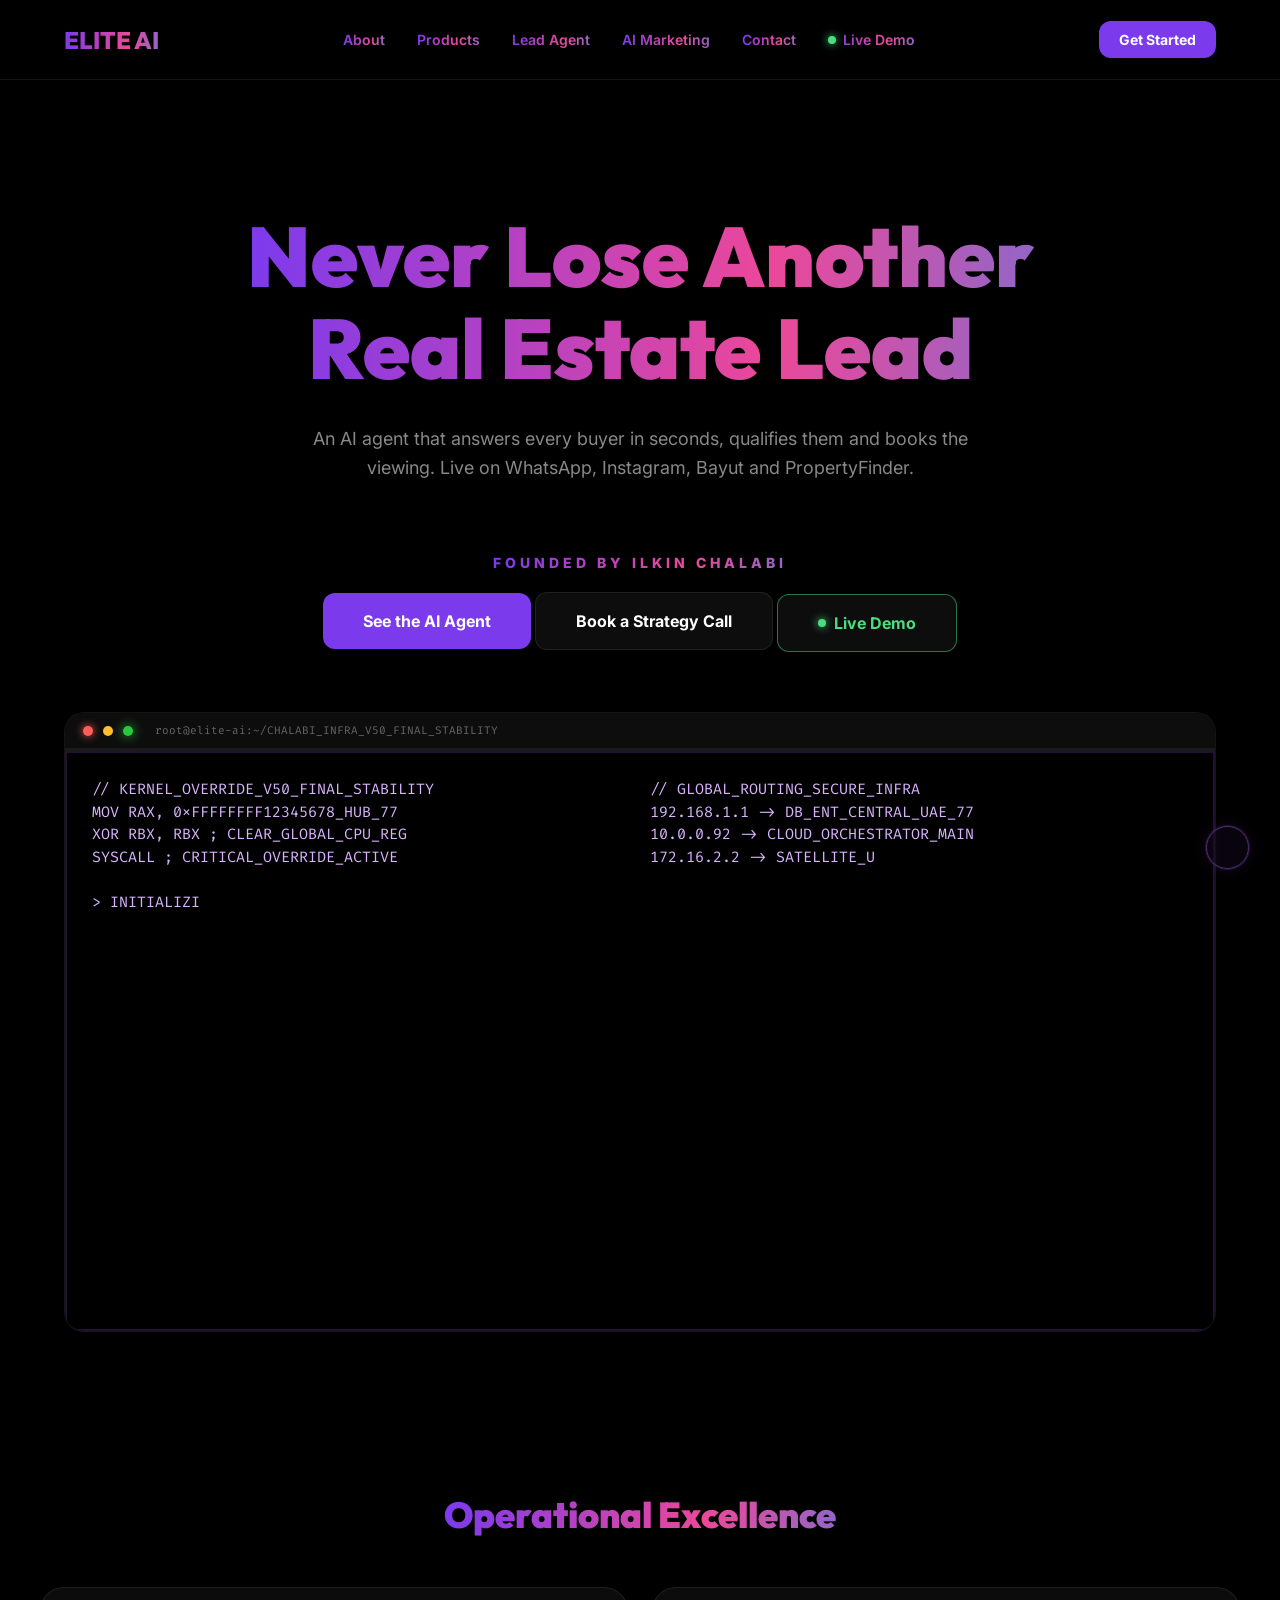
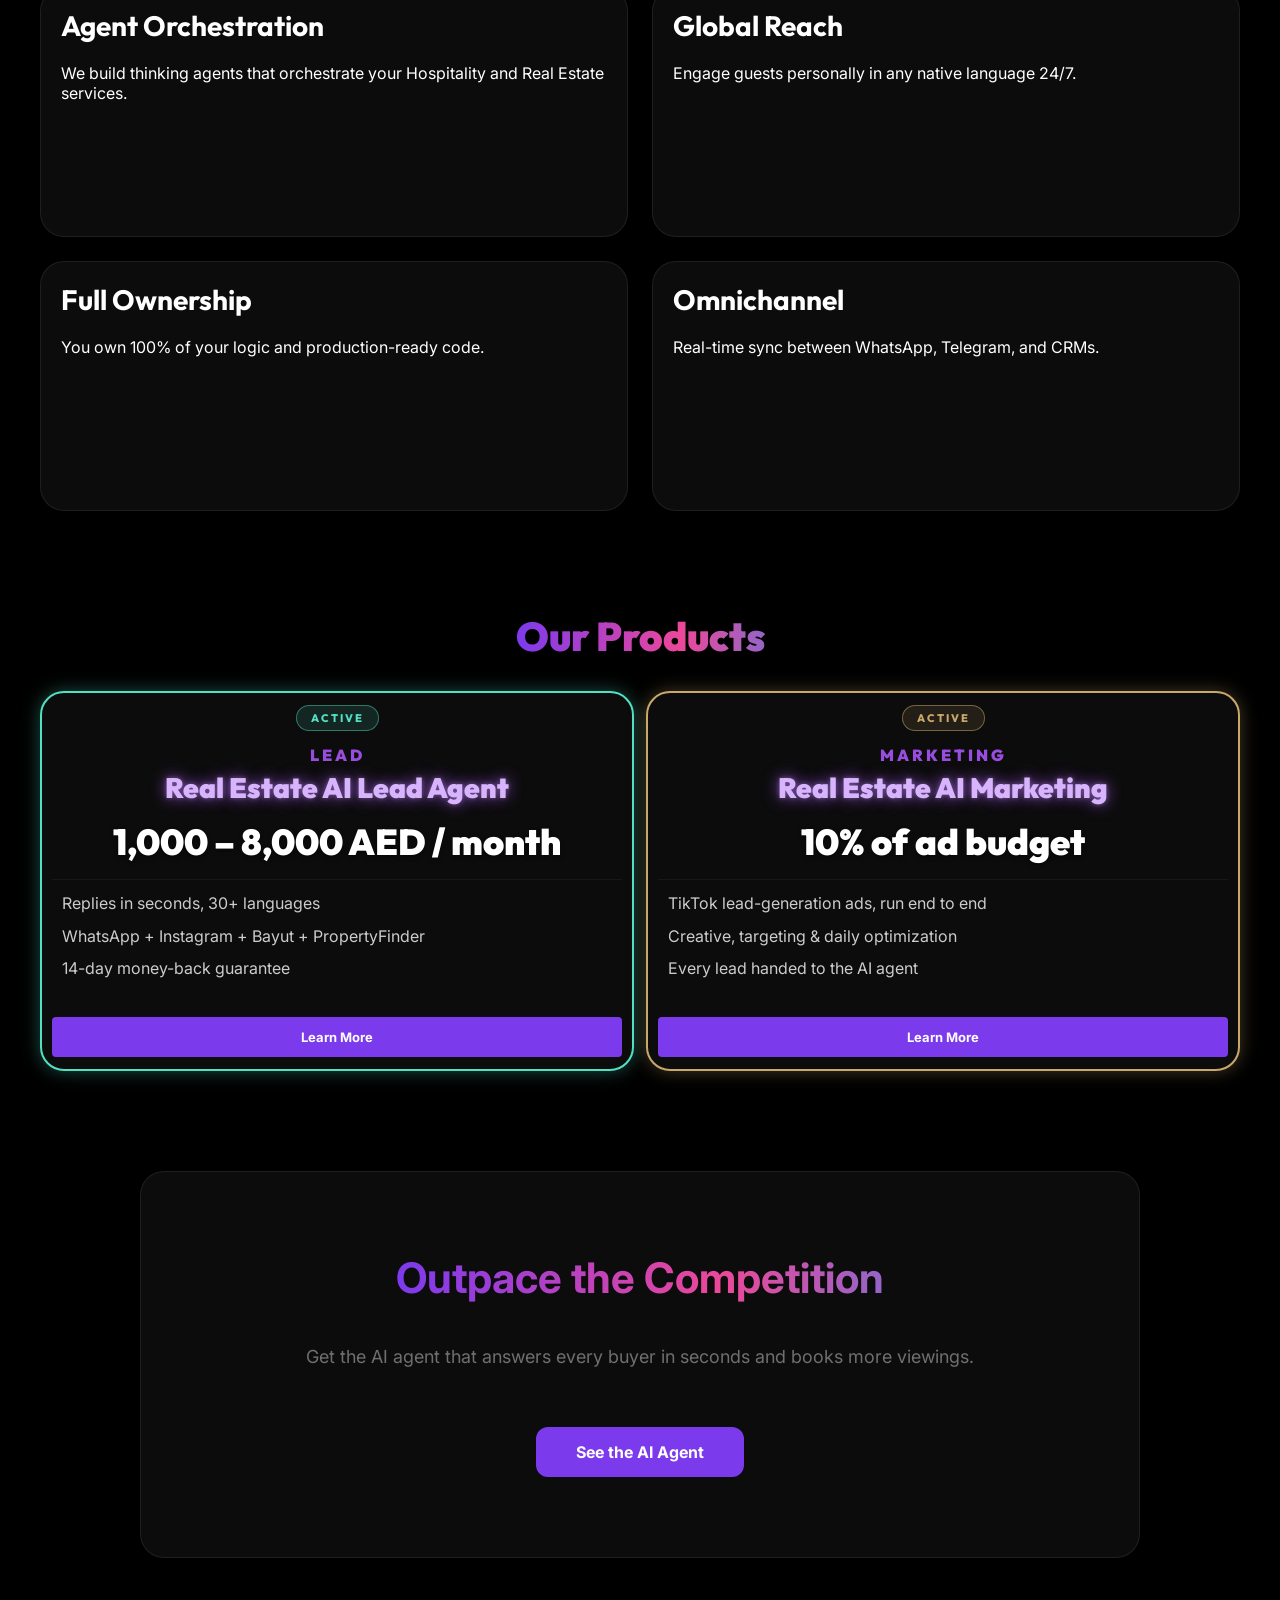
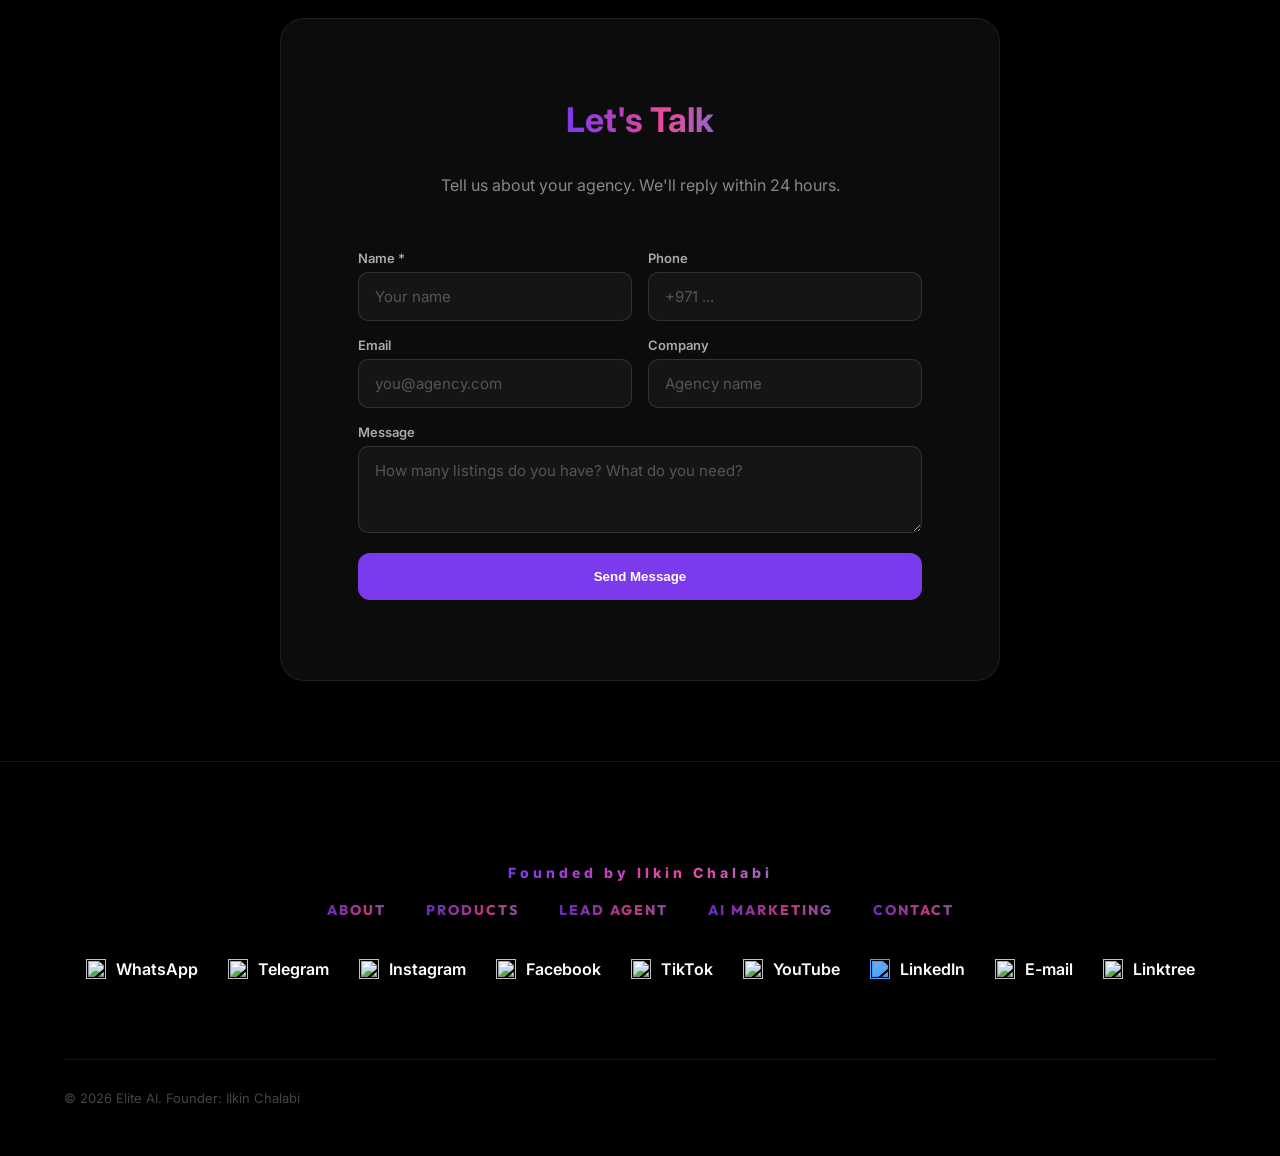
==== commit 81896cc5: "feat(site): navbar + hero-ya Live Demo linki (demo.elite-ai.vip) elave et Co-Authored-By: Claude Cod" ====
--- a/index.html
+++ b/index.html
@@ -151,6 +151,7 @@
                 <a href="./lead-agent/" class="led-text">Lead Agent</a>
                 <a href="./ai-marketing/" class="led-text">AI Marketing</a>
                 <a href="#contact" class="led-text">Contact</a>
+                <a href="https://demo.elite-ai.vip/" target="_blank" rel="noopener" class="led-text" style="display:inline-flex;align-items:center;gap:7px;color:#4ade80;"><span style="width:8px;height:8px;border-radius:50%;background:#4ade80;box-shadow:0 0 8px #4ade80;animation:pulse 1.5s infinite;"></span>Live Demo</a>
             </div>
             <a href="https://wa.me/971582339884?text=Hello%20Ilkin!%20I%20am%20interested%20in%20Elite%20AI%20services.%20Can%20we%20discuss%20my%20project%3F" target="_blank" class="btn btn-primary" style="padding: 10px 20px; font-size: 14px;">Get Started</a>
         </div>
@@ -167,6 +168,7 @@
                 <div class="hero-buttons">
                     <a href="./lead-agent/" class="btn btn-primary shine-effect">See the AI Agent</a>
                     <a href="tel:+971582339884" class="btn btn-secondary">Book a Strategy Call</a>
+                    <a href="https://demo.elite-ai.vip/" target="_blank" rel="noopener" class="btn btn-secondary" style="border-color:rgba(74,222,128,0.5);color:#4ade80;"><span style="width:8px;height:8px;border-radius:50%;background:#4ade80;box-shadow:0 0 8px #4ade80;margin-right:8px;animation:pulse 1.5s infinite;"></span>Live Demo</a>
                 </div>
                 <!-- TERMINAL HUB -->
                 <div class="hero-console-wrapper" style="margin-top: 60px; max-width: 1200px; margin-left: auto; margin-right: auto;">
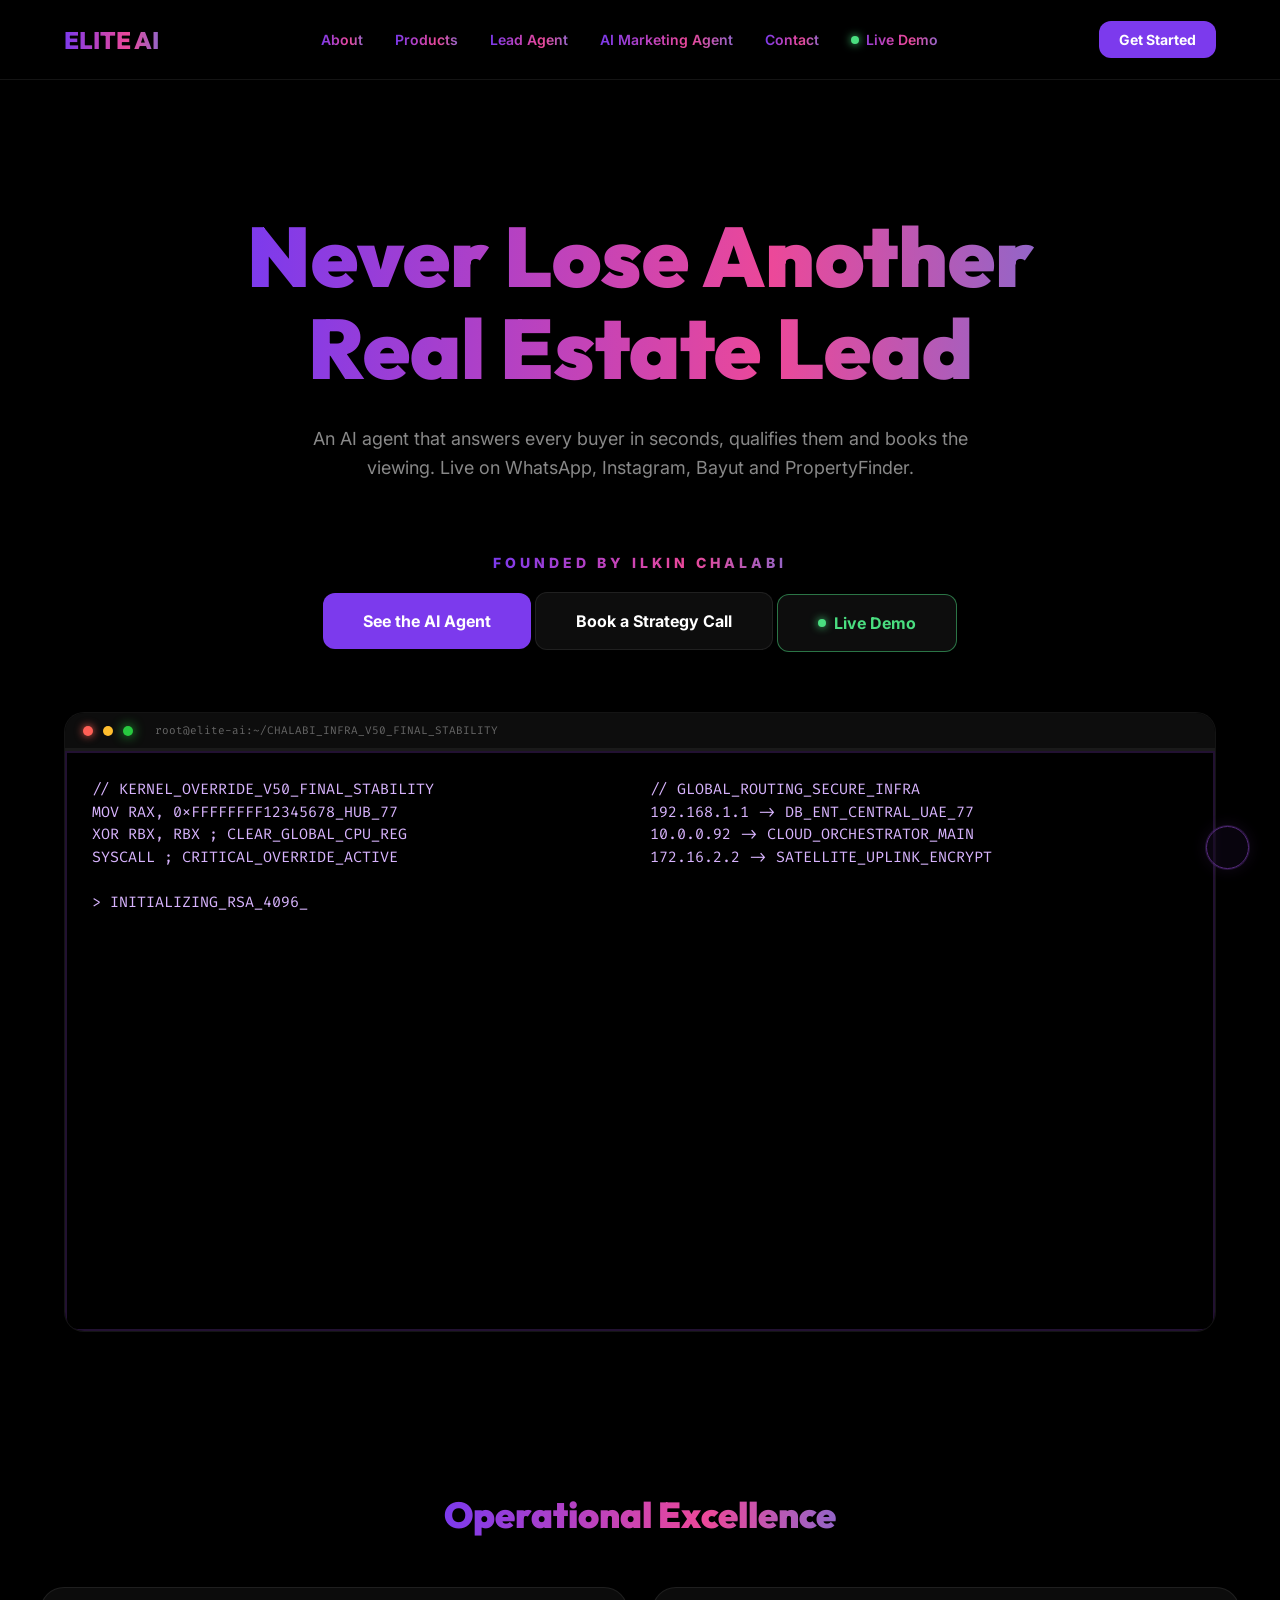
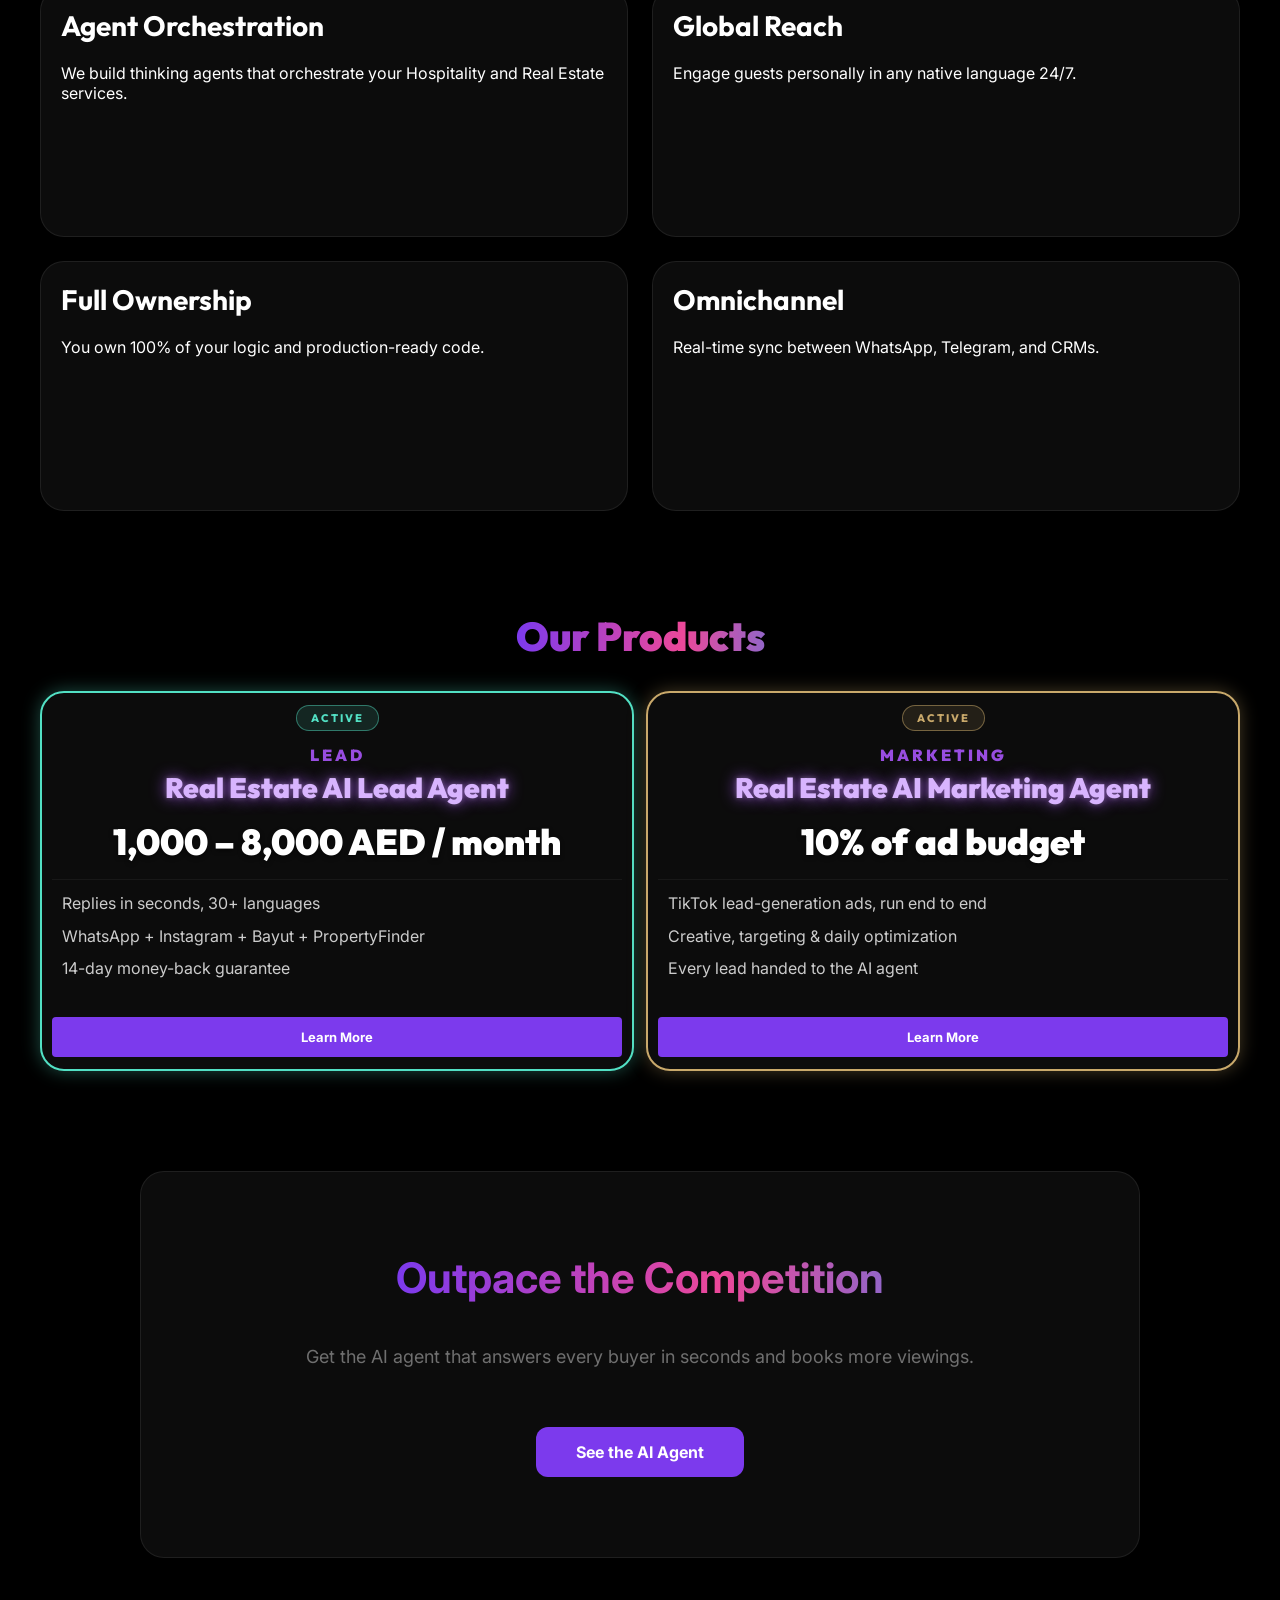
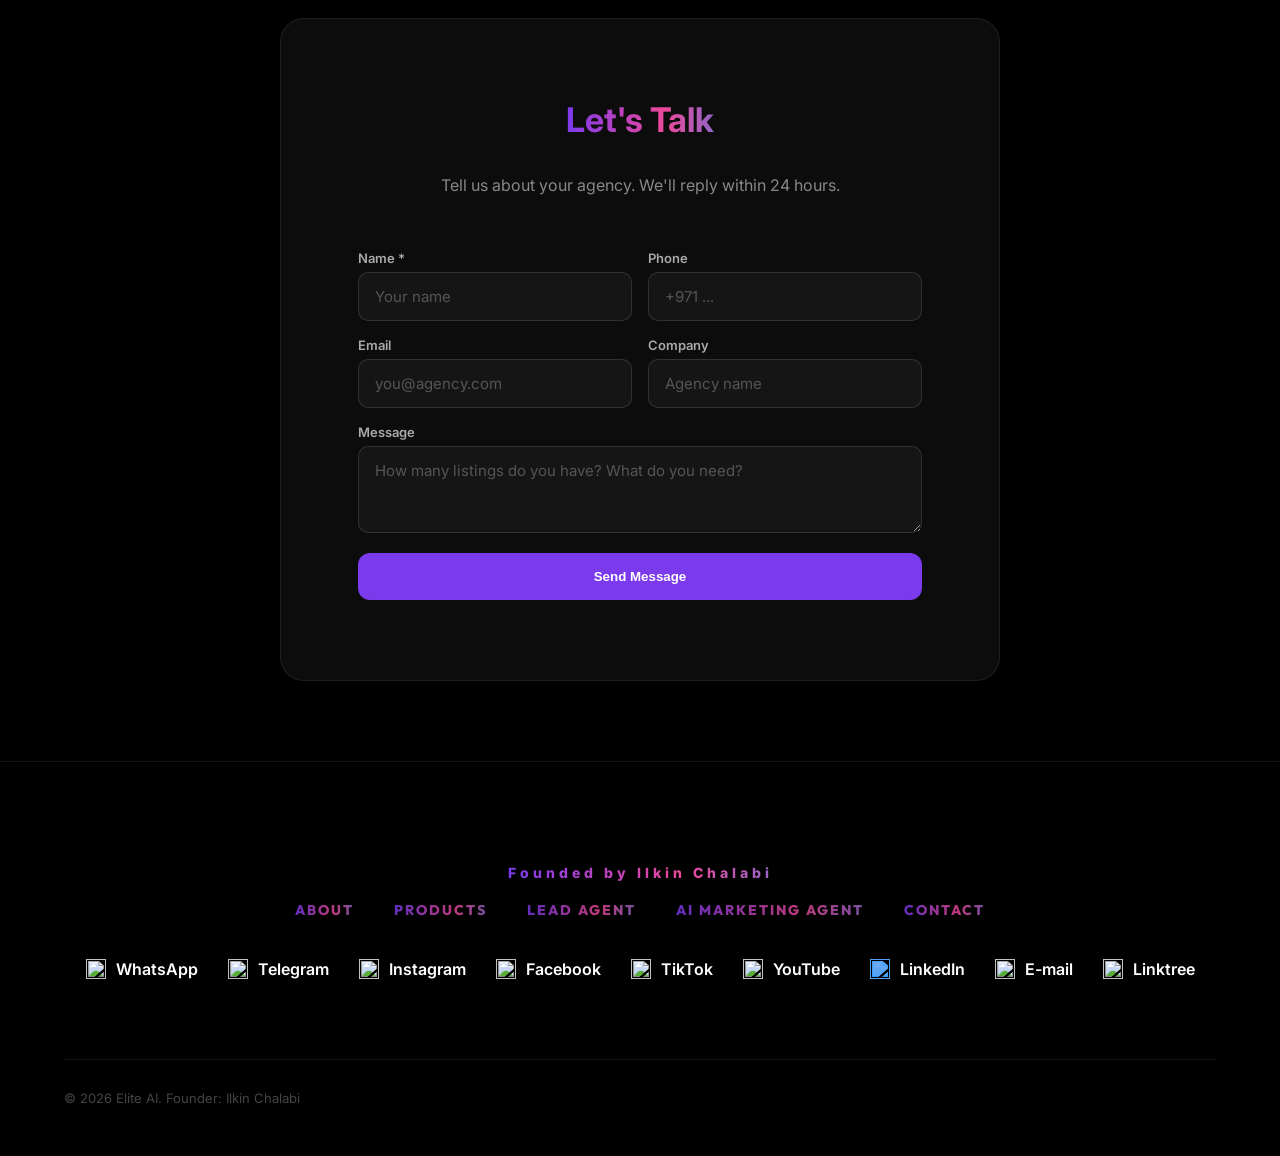
==== commit 66202dc7: "feat(site): AI Marketing adini AI Marketing Agent et (navbar + products + footer) Co-Authored-By: Cl" ====
--- a/index.html
+++ b/index.html
@@ -149,7 +149,7 @@
                 <a href="#top" class="led-text">About</a>
                 <a href="#pricing-target" class="led-text">Products</a>
                 <a href="./lead-agent/" class="led-text">Lead Agent</a>
-                <a href="./ai-marketing/" class="led-text">AI Marketing</a>
+                <a href="./ai-marketing/" class="led-text">AI Marketing Agent</a>
                 <a href="#contact" class="led-text">Contact</a>
                 <a href="https://demo.elite-ai.vip/" target="_blank" rel="noopener" class="led-text" style="display:inline-flex;align-items:center;gap:7px;color:#4ade80;"><span style="width:8px;height:8px;border-radius:50%;background:#4ade80;box-shadow:0 0 8px #4ade80;animation:pulse 1.5s infinite;"></span>Live Demo</a>
             </div>
@@ -229,7 +229,7 @@
                         <div style="display:inline-block;background:rgba(201,169,107,0.12);color:#C9A96B;border:1px solid rgba(201,169,107,0.5);font-family:'Outfit',sans-serif;font-weight:800;font-size:11px;letter-spacing:2px;text-transform:uppercase;padding:5px 14px;border-radius:20px;margin-bottom:14px;">Active</div>
                         <div class="card-title-group">
                             <span class="p-tag">MARKETING</span>
-                            <span class="p-name">Real Estate AI Marketing</span>
+                            <span class="p-name">Real Estate AI Marketing Agent</span>
                         </div>
                         <div class="p-price-display">10% of ad budget</div>
                         <ul class="pricing-features">
@@ -369,7 +369,7 @@
                 <a href="#top" class="led-text">About</a>
                 <a href="#pricing-target" class="led-text">Products</a>
                 <a href="./lead-agent/" class="led-text">Lead Agent</a>
-                <a href="./ai-marketing/" class="led-text">AI Marketing</a>
+                <a href="./ai-marketing/" class="led-text">AI Marketing Agent</a>
                 <a href="#contact" class="led-text">Contact</a>
             </div>
             <div class="social-horizontal-bar">
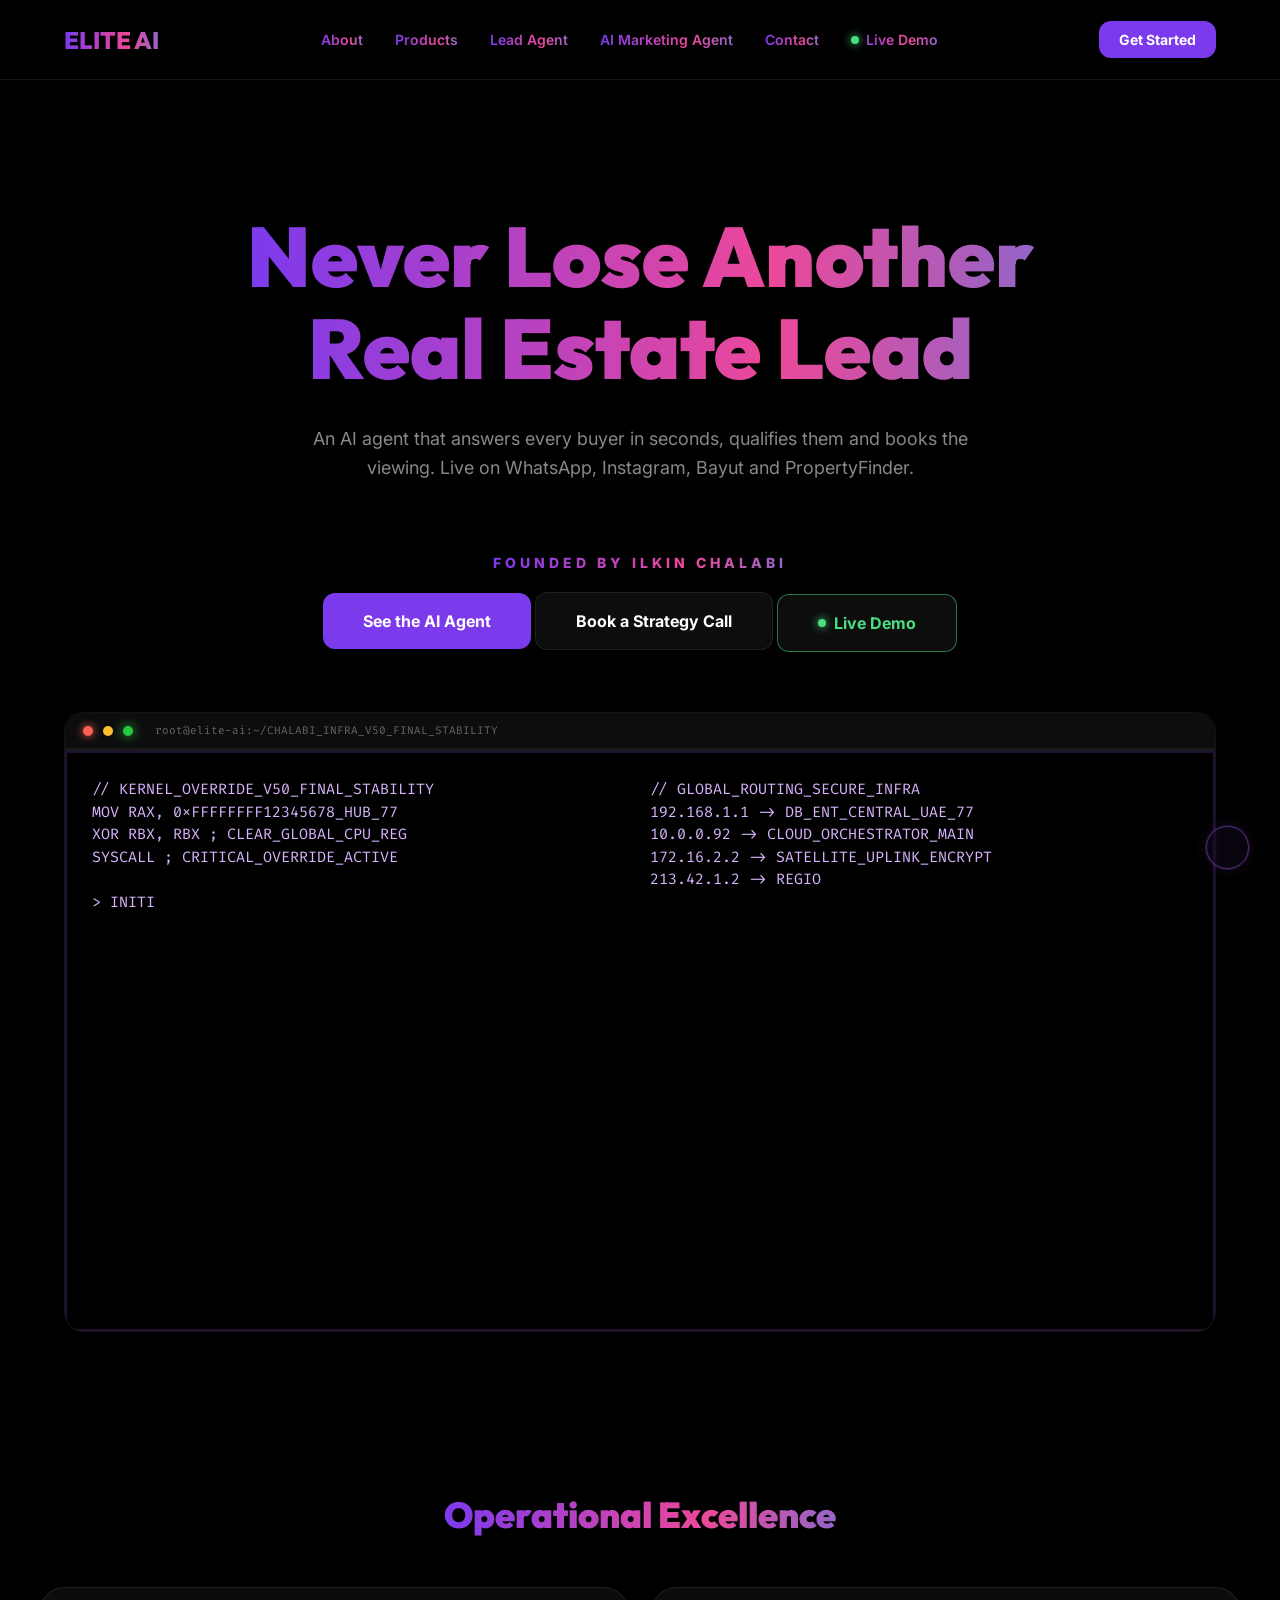
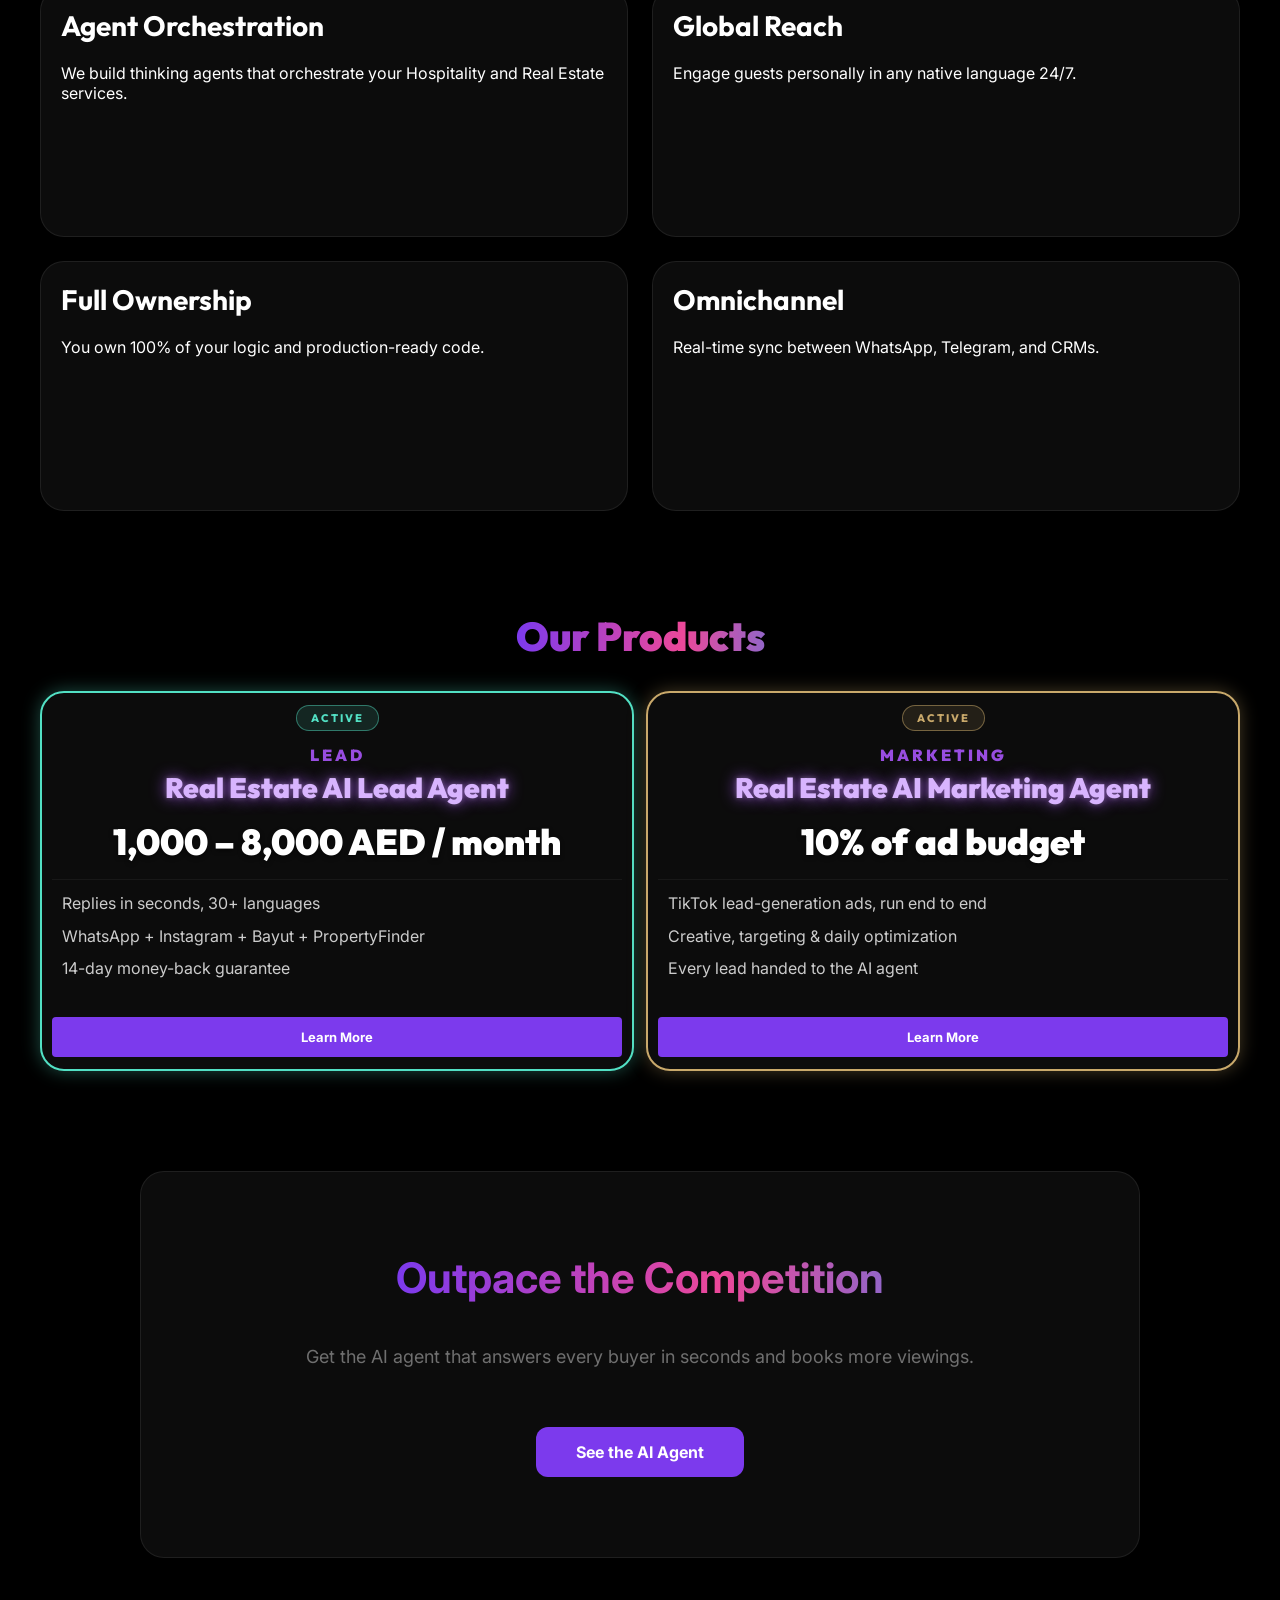
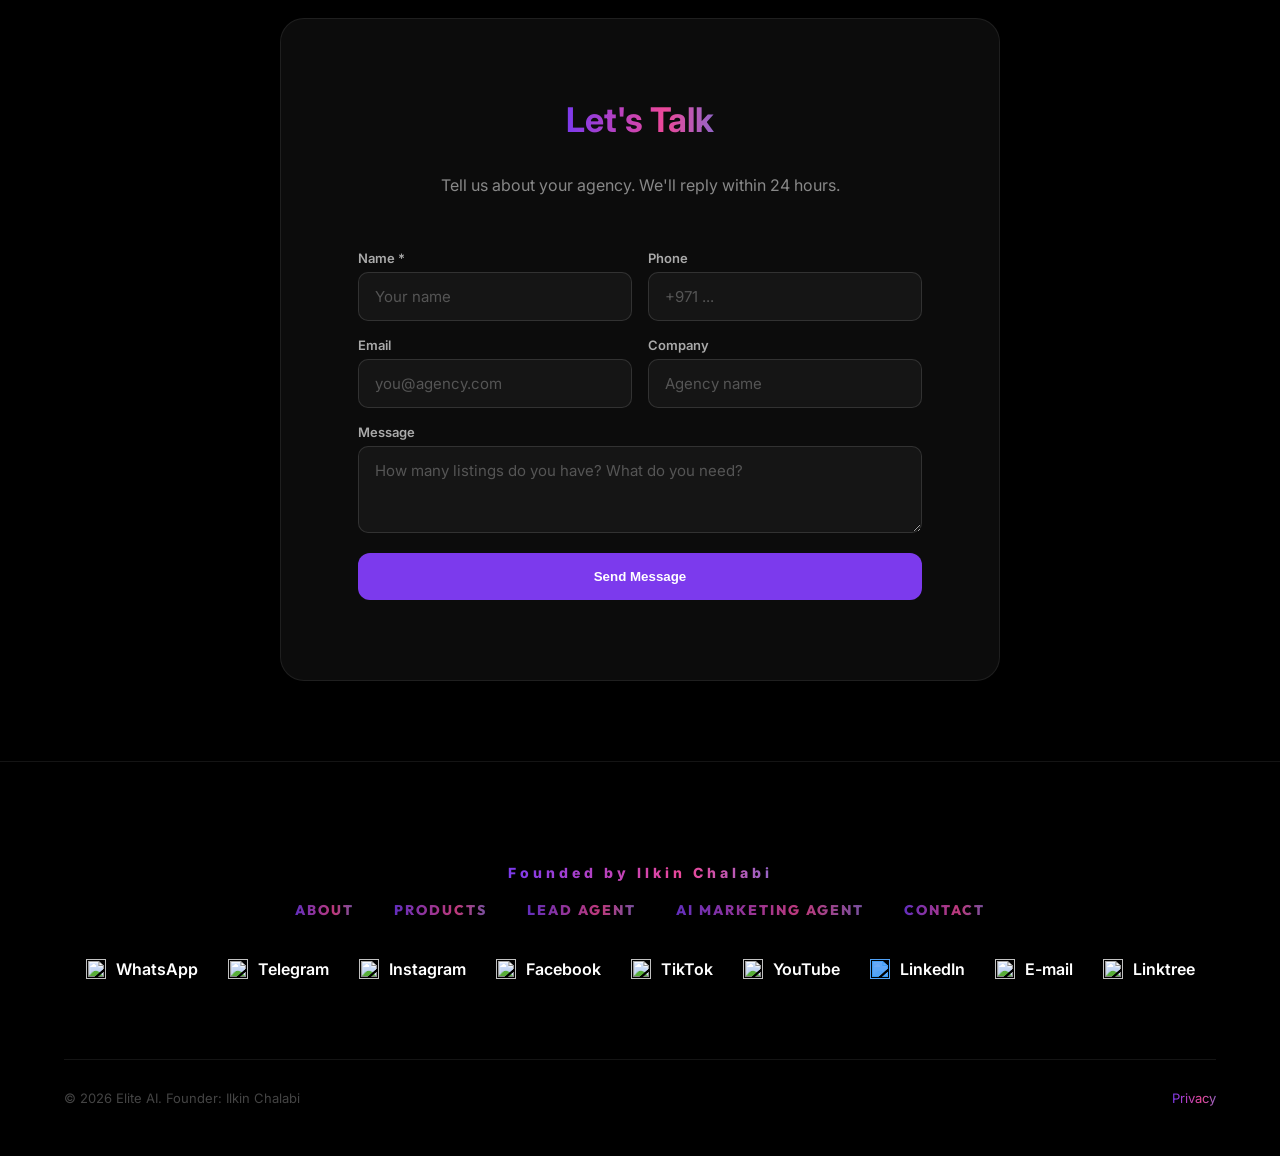
==== commit 85862fd7: "feat(site): footera Privacy linki elave et Co-Authored-By: Claude Code <noreply@anthropic.com>" ====
--- a/index.html
+++ b/index.html
@@ -383,7 +383,7 @@
                 <a href="https://mail.google.com/mail/?view=cm&fs=1&to=founder@elite-ai.vip" target="_blank" class="social-item mail"><img src="https://cdn.simpleicons.org/maildotru/4285F4" width="20" height="20" alt=""> E-mail</a>
                 <a href="https://linktr.ee/ilkin_chalabi" target="_blank" class="social-item linktree"><img src="https://cdn.simpleicons.org/linktree/43E55E" width="20" height="20" alt=""> Linktree</a>
             </div>
-            <div class="footer-bottom"><p>&copy; 2026 Elite AI. Founder: Ilkin Chalabi</p></div>
+            <div class="footer-bottom"><p>&copy; 2026 Elite AI. Founder: Ilkin Chalabi</p><a href="./privacy.html" class="led-text" style="font-size:13px;">Privacy</a></div>
         </div>
     </footer>
 
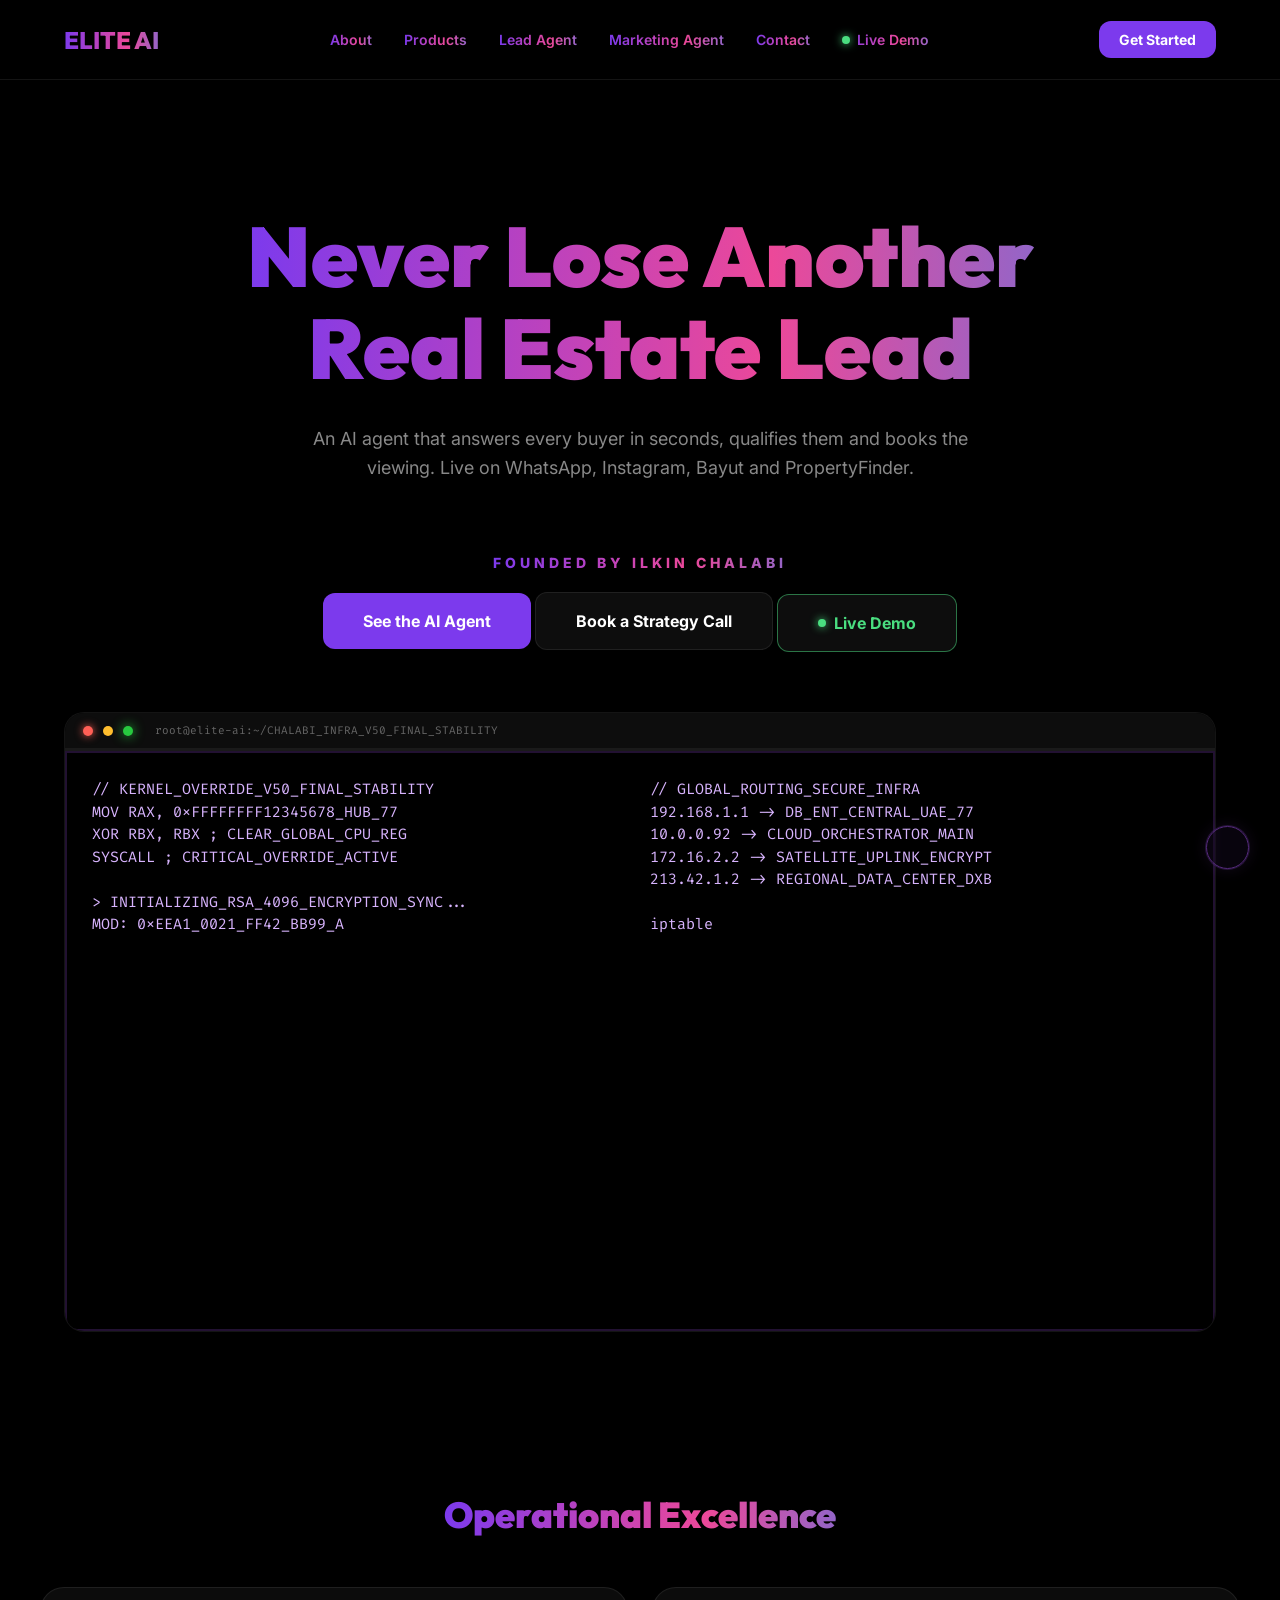
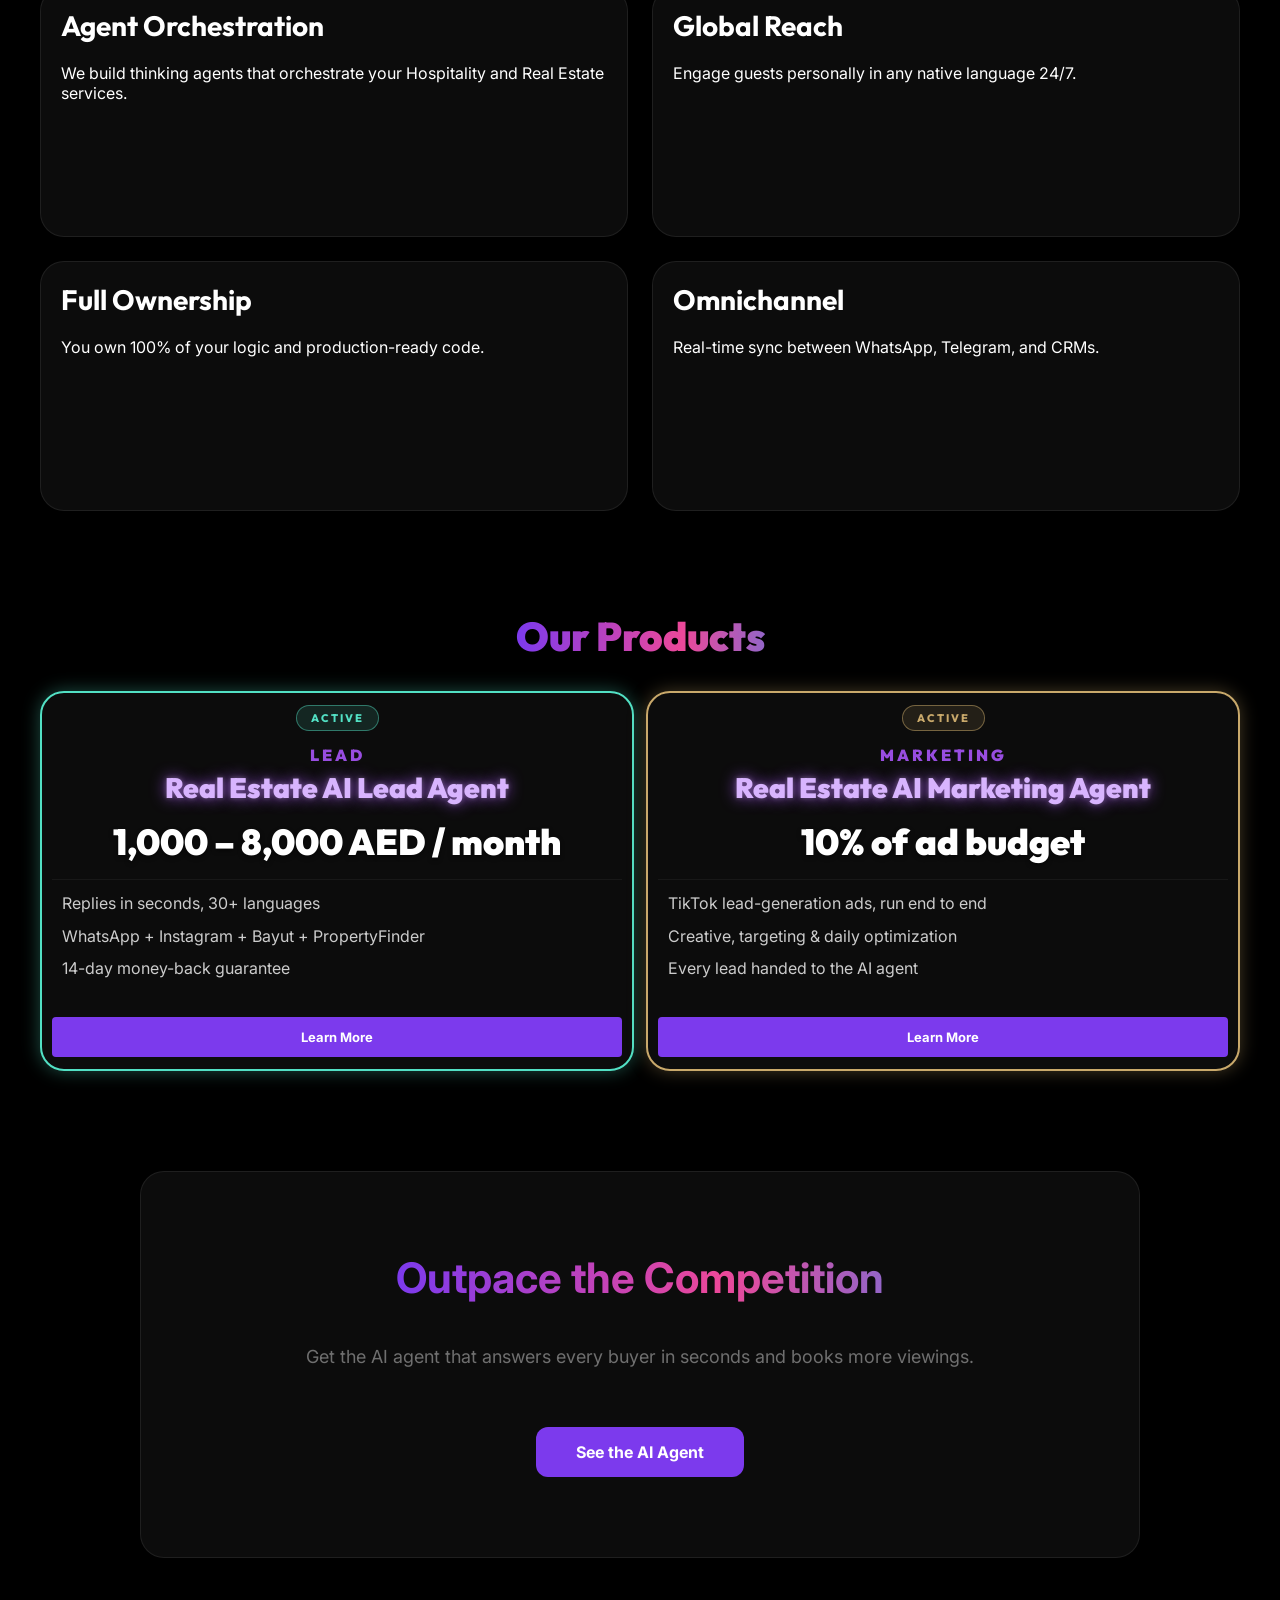
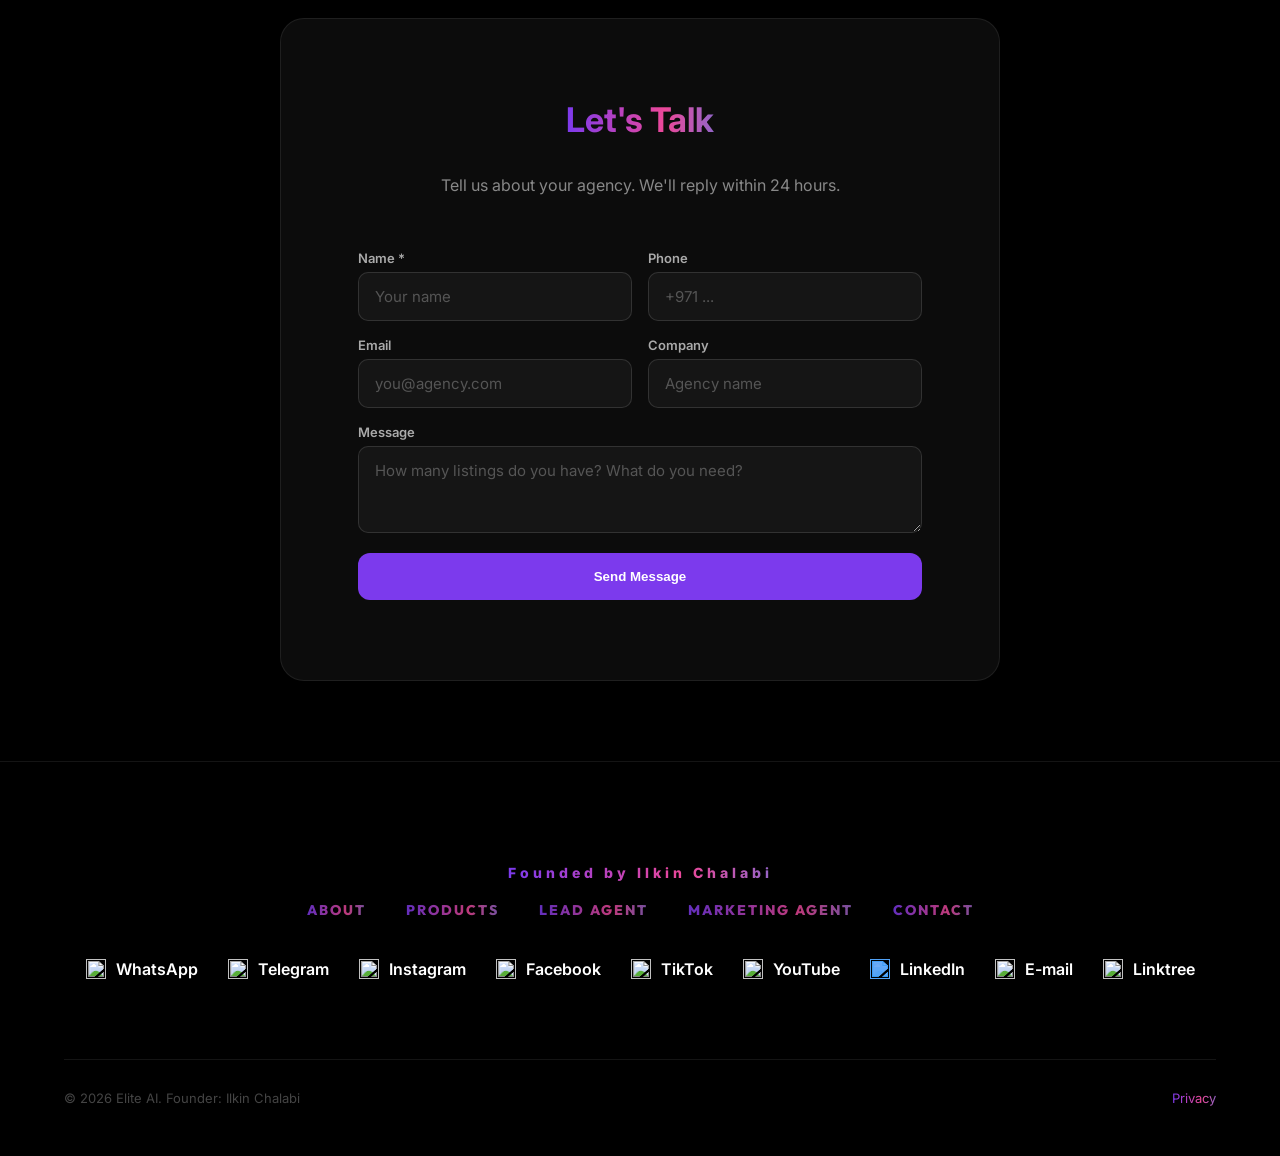
==== commit 6fb1e5fc: "fix(site): navbar + footer-da "AI Marketing Agent" -> "Marketing Agent" Co-Authored-By: Claude Code " ====
--- a/index.html
+++ b/index.html
@@ -149,7 +149,7 @@
                 <a href="#top" class="led-text">About</a>
                 <a href="#pricing-target" class="led-text">Products</a>
                 <a href="./lead-agent/" class="led-text">Lead Agent</a>
-                <a href="./ai-marketing/" class="led-text">AI Marketing Agent</a>
+                <a href="./ai-marketing/" class="led-text">Marketing Agent</a>
                 <a href="#contact" class="led-text">Contact</a>
                 <a href="https://demo.elite-ai.vip/" target="_blank" rel="noopener" class="led-text" style="display:inline-flex;align-items:center;gap:7px;color:#4ade80;"><span style="width:8px;height:8px;border-radius:50%;background:#4ade80;box-shadow:0 0 8px #4ade80;animation:pulse 1.5s infinite;"></span>Live Demo</a>
             </div>
@@ -369,7 +369,7 @@
                 <a href="#top" class="led-text">About</a>
                 <a href="#pricing-target" class="led-text">Products</a>
                 <a href="./lead-agent/" class="led-text">Lead Agent</a>
-                <a href="./ai-marketing/" class="led-text">AI Marketing Agent</a>
+                <a href="./ai-marketing/" class="led-text">Marketing Agent</a>
                 <a href="#contact" class="led-text">Contact</a>
             </div>
             <div class="social-horizontal-bar">
